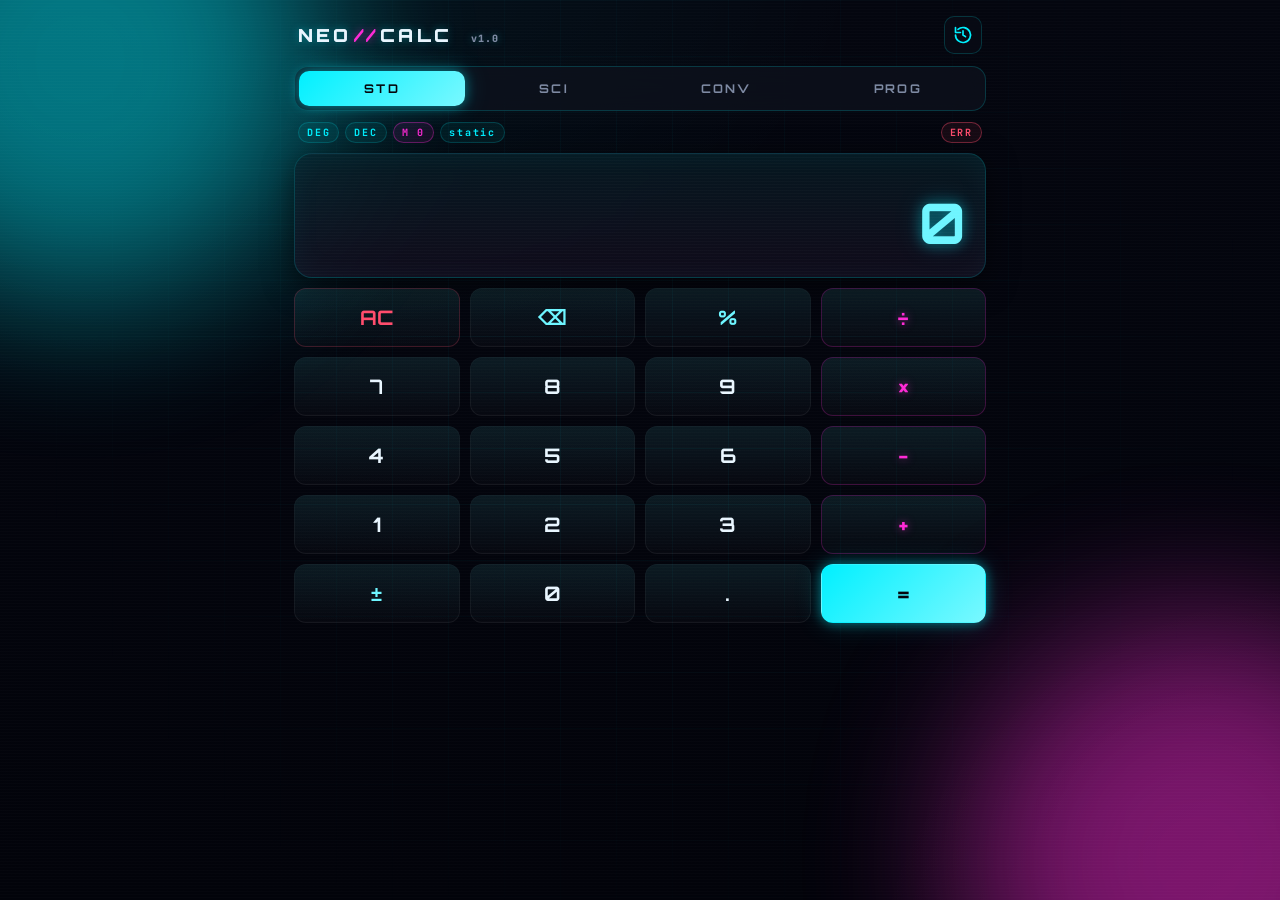
==== index.html @ 942b8591 "Add NEO//CALC — futuristic neon calculator PWA iPhone-installable web app with four modes: standard," ====
<!doctype html>
<html lang="en">
  <head>
    <meta charset="utf-8" />
    <meta name="viewport" content="width=device-width, initial-scale=1, viewport-fit=cover, user-scalable=no" />
    <meta name="description" content="NEO//CALC — a futuristic neon calculator: scientific, converter and programmer modes." />
    <title>NEO//CALC</title>

    <link rel="manifest" href="manifest.json" />
    <meta name="theme-color" content="#05060c" />
    <meta name="color-scheme" content="dark" />

    <meta name="apple-mobile-web-app-capable" content="yes" />
    <meta name="mobile-web-app-capable" content="yes" />
    <meta name="apple-mobile-web-app-status-bar-style" content="black-translucent" />
    <meta name="apple-mobile-web-app-title" content="NEO//CALC" />
    <link rel="apple-touch-icon" href="icons/icon-180.png" />
    <link rel="icon" type="image/png" sizes="192x192" href="icons/icon-192.png" />
    <link rel="icon" type="image/svg+xml" href="icons/icon.svg" />

    <link rel="preconnect" href="https://fonts.googleapis.com" />
    <link rel="preconnect" href="https://fonts.gstatic.com" crossorigin />
    <link href="https://fonts.googleapis.com/css2?family=Orbitron:wght@500;700;900&family=JetBrains+Mono:wght@400;500;700&display=swap" rel="stylesheet" />

    <link rel="stylesheet" href="style.css" />
  </head>
  <body>
    <div class="scanlines" aria-hidden="true"></div>
    <div class="grid-bg" aria-hidden="true"></div>
    <div class="glow-orb glow-orb--cyan" aria-hidden="true"></div>
    <div class="glow-orb glow-orb--magenta" aria-hidden="true"></div>

    <main class="device" id="app">
      <header class="device-head">
        <div class="brand">
          <span class="brand-mark">NEO</span><span class="brand-slash">//</span><span class="brand-mark">CALC</span>
          <span class="brand-ver">v1.0</span>
        </div>
        <button class="icon-btn" id="historyBtn" type="button" aria-label="Toggle history">
          <svg viewBox="0 0 24 24" width="20" height="20" fill="none" stroke="currentColor" stroke-width="2" stroke-linecap="round" stroke-linejoin="round"><path d="M3 12a9 9 0 1 0 3-6.7"/><polyline points="3 3 3 9 9 9"/><path d="M12 7v5l3 2"/></svg>
        </button>
      </header>

      <nav class="mode-tabs" role="tablist">
        <button class="mode-tab is-active" data-mode="std" role="tab">STD</button>
        <button class="mode-tab" data-mode="sci" role="tab">SCI</button>
        <button class="mode-tab" data-mode="conv" role="tab">CONV</button>
        <button class="mode-tab" data-mode="prog" role="tab">PROG</button>
      </nav>

      <section class="status-bar" id="statusBar">
        <span class="chip" id="angleChip" data-action="toggleAngle" hidden>DEG</span>
        <span class="chip" id="baseChip" hidden>DEC</span>
        <span class="chip memchip" id="memChip" hidden>M</span>
        <span class="chip" id="rateChip" hidden>—</span>
        <span class="filler"></span>
        <span class="chip ghost" id="errChip" hidden>ERR</span>
      </section>

      <section class="display" id="display">
        <div class="expr" id="expr">&nbsp;</div>
        <div class="result" id="result">0</div>
        <div class="aux" id="aux"></div>
      </section>

      <section class="pad" id="pad"></section>

      <aside class="history" id="history" aria-hidden="true">
        <div class="history-head">
          <span>HISTORY</span>
          <button class="link-btn" id="clearHistory" type="button">CLEAR</button>
        </div>
        <ol class="history-list" id="historyList"></ol>
      </aside>
    </main>

    <script src="app.js" defer></script>
    <script>
      if ('serviceWorker' in navigator) {
        window.addEventListener('load', () => {
          navigator.serviceWorker.register('sw.js').catch(() => {});
        });
      }
    </script>
  </body>
</html>
---- style.css ----
:root {
  --bg: #05060c;
  --bg-2: #0a0d18;
  --panel: rgba(14, 18, 30, 0.72);
  --panel-edge: rgba(0, 240, 255, 0.18);
  --ink: #e9f6ff;
  --ink-dim: #7e8aa3;
  --cyan: #00f0ff;
  --cyan-soft: #6ef5ff;
  --magenta: #ff2bd6;
  --magenta-soft: #ff7fe6;
  --violet: #8a5bff;
  --amber: #ffb454;
  --red: #ff4d6d;
  --ok: #66ffb3;
  --r: 18px;
  --r-sm: 12px;
  --shadow-cyan: 0 0 12px rgba(0, 240, 255, 0.45), 0 0 28px rgba(0, 240, 255, 0.18);
  --shadow-magenta: 0 0 12px rgba(255, 43, 214, 0.4), 0 0 28px rgba(255, 43, 214, 0.18);
  --pad-gap: 10px;
}

* { box-sizing: border-box; }
html, body { margin: 0; padding: 0; height: 100%; }
html { background: var(--bg); }
body {
  font-family: 'JetBrains Mono', ui-monospace, SFMono-Regular, Menlo, monospace;
  color: var(--ink);
  background:
    radial-gradient(1200px 800px at 12% -10%, rgba(0, 240, 255, 0.08), transparent 60%),
    radial-gradient(900px 700px at 110% 110%, rgba(255, 43, 214, 0.10), transparent 60%),
    linear-gradient(180deg, #04060f 0%, #02030a 100%);
  background-attachment: fixed;
  min-height: 100dvh;
  overflow: hidden;
  user-select: none;
  -webkit-user-select: none;
  -webkit-tap-highlight-color: transparent;
  padding: env(safe-area-inset-top) env(safe-area-inset-right) env(safe-area-inset-bottom) env(safe-area-inset-left);
}

/* ------- ambient layers ------- */
.scanlines {
  position: fixed; inset: 0;
  background: repeating-linear-gradient(
    to bottom,
    rgba(255, 255, 255, 0.012) 0px,
    rgba(255, 255, 255, 0.012) 1px,
    transparent 1px,
    transparent 3px
  );
  pointer-events: none;
  z-index: 1;
  mix-blend-mode: screen;
}
.grid-bg {
  position: fixed; inset: 0;
  background-image:
    linear-gradient(rgba(0, 240, 255, 0.05) 1px, transparent 1px),
    linear-gradient(90deg, rgba(0, 240, 255, 0.05) 1px, transparent 1px);
  background-size: 56px 56px;
  mask-image: radial-gradient(circle at 50% 40%, #000 0%, transparent 75%);
  -webkit-mask-image: radial-gradient(circle at 50% 40%, #000 0%, transparent 75%);
  pointer-events: none;
  z-index: 0;
}
.glow-orb {
  position: fixed;
  width: 480px; height: 480px;
  border-radius: 50%;
  filter: blur(80px);
  opacity: 0.45;
  pointer-events: none;
  z-index: 0;
  animation: orb 18s ease-in-out infinite alternate;
}
.glow-orb--cyan { background: #00f0ff; top: -180px; left: -160px; }
.glow-orb--magenta { background: #ff2bd6; bottom: -200px; right: -160px; animation-duration: 22s; }
@keyframes orb {
  from { transform: translate3d(0,0,0) scale(1); }
  to { transform: translate3d(40px,30px,0) scale(1.1); }
}

/* ------- device shell ------- */
.device {
  position: relative;
  z-index: 2;
  max-width: 480px;
  margin: 0 auto;
  height: 100dvh;
  display: grid;
  grid-template-rows: auto auto auto auto 1fr;
  gap: 10px;
  padding: 14px 14px 18px;
}

.device-head {
  display: flex; align-items: center; justify-content: space-between;
  padding: 2px 4px;
}
.brand {
  font-family: 'Orbitron', sans-serif;
  font-weight: 900;
  font-size: 18px;
  letter-spacing: 0.18em;
  color: var(--ink);
  text-shadow: 0 0 8px rgba(0, 240, 255, 0.35);
}
.brand-slash { color: var(--magenta); text-shadow: 0 0 8px rgba(255, 43, 214, 0.6); margin: 0 2px; }
.brand-ver { font-family: 'JetBrains Mono'; font-size: 10px; color: var(--ink-dim); margin-left: 10px; letter-spacing: 0.1em; }

.icon-btn {
  width: 38px; height: 38px;
  display: inline-grid; place-items: center;
  border-radius: 10px;
  border: 1px solid var(--panel-edge);
  background: rgba(10, 14, 24, 0.6);
  color: var(--cyan);
  cursor: pointer;
  backdrop-filter: blur(10px);
  -webkit-backdrop-filter: blur(10px);
  transition: transform .12s ease, box-shadow .12s ease, border-color .12s;
}
.icon-btn:active { transform: scale(0.94); box-shadow: var(--shadow-cyan); border-color: var(--cyan); }

/* ------- mode tabs ------- */
.mode-tabs {
  display: grid;
  grid-template-columns: repeat(4, 1fr);
  gap: 6px;
  padding: 4px;
  background: var(--panel);
  border: 1px solid var(--panel-edge);
  border-radius: 14px;
  backdrop-filter: blur(14px);
  -webkit-backdrop-filter: blur(14px);
}
.mode-tab {
  appearance: none;
  border: 0;
  background: transparent;
  color: var(--ink-dim);
  font-family: 'Orbitron', sans-serif;
  font-weight: 700;
  font-size: 12px;
  letter-spacing: 0.18em;
  padding: 10px 0;
  border-radius: 10px;
  cursor: pointer;
  transition: color .18s, background .18s, box-shadow .18s;
}
.mode-tab.is-active {
  color: var(--bg);
  background: linear-gradient(135deg, var(--cyan) 0%, #79f8ff 100%);
  box-shadow: var(--shadow-cyan);
  text-shadow: none;
}
.mode-tab:not(.is-active):active { color: var(--ink); background: rgba(0, 240, 255, 0.08); }

/* ------- status bar ------- */
.status-bar {
  display: flex; align-items: center; gap: 6px;
  min-height: 22px;
  padding: 0 4px;
}
.chip {
  display: inline-flex; align-items: center;
  font-size: 10px;
  letter-spacing: 0.18em;
  font-weight: 700;
  padding: 3px 8px;
  border-radius: 999px;
  border: 1px solid var(--panel-edge);
  background: rgba(0, 240, 255, 0.06);
  color: var(--cyan);
  cursor: default;
}
.chip[data-action] { cursor: pointer; }
.chip.memchip { color: var(--magenta); border-color: rgba(255, 43, 214, 0.35); background: rgba(255, 43, 214, 0.08); }
.chip.ghost { color: var(--red); border-color: rgba(255, 77, 109, 0.4); background: rgba(255, 77, 109, 0.08); }
.filler { flex: 1; }

/* ------- display ------- */
.display {
  position: relative;
  padding: 18px 18px 14px;
  border-radius: var(--r);
  background:
    linear-gradient(180deg, rgba(0, 240, 255, 0.06), rgba(255, 43, 214, 0.04)),
    rgba(8, 11, 20, 0.75);
  border: 1px solid var(--panel-edge);
  box-shadow:
    inset 0 0 30px rgba(0, 240, 255, 0.05),
    0 8px 30px rgba(0, 0, 0, 0.5);
  backdrop-filter: blur(12px);
  -webkit-backdrop-filter: blur(12px);
  min-height: 112px;
  display: grid;
  align-content: end;
  gap: 4px;
  overflow: hidden;
}
.display::before {
  content: "";
  position: absolute; inset: 0;
  background: repeating-linear-gradient(
    to bottom,
    rgba(255, 255, 255, 0.02) 0,
    rgba(255, 255, 255, 0.02) 1px,
    transparent 1px,
    transparent 3px
  );
  pointer-events: none;
}
.expr {
  font-size: 14px;
  color: var(--ink-dim);
  min-height: 18px;
  text-align: right;
  white-space: nowrap;
  overflow: hidden;
  text-overflow: ellipsis;
  letter-spacing: 0.02em;
}
.result {
  font-family: 'Orbitron', sans-serif;
  font-weight: 700;
  font-size: clamp(36px, 9.5vw, 56px);
  text-align: right;
  color: var(--cyan-soft);
  text-shadow: 0 0 14px rgba(0, 240, 255, 0.45), 0 0 30px rgba(0, 240, 255, 0.18);
  letter-spacing: 0.02em;
  word-break: break-all;
  line-height: 1.05;
}
.result.is-error { color: var(--red); text-shadow: 0 0 12px rgba(255, 77, 109, 0.5); }
.aux {
  display: grid;
  grid-template-columns: repeat(2, 1fr);
  gap: 2px 14px;
  font-size: 11px;
  color: var(--ink-dim);
  margin-top: 6px;
}
.aux b { color: var(--magenta-soft); font-weight: 500; letter-spacing: 0.08em; }
.aux .row { display: flex; justify-content: space-between; gap: 8px; }
.aux .row span:last-child { color: var(--cyan-soft); font-family: 'JetBrains Mono'; }

/* ------- button pad ------- */
.pad {
  display: grid;
  gap: var(--pad-gap);
  align-content: start;
}
.row {
  display: grid;
  gap: var(--pad-gap);
  grid-template-columns: repeat(4, 1fr);
}
.pad.cols-5 .row { grid-template-columns: repeat(5, 1fr); }
.pad.cols-6 .row { grid-template-columns: repeat(6, 1fr); }

.key {
  appearance: none;
  border: 1px solid rgba(255, 255, 255, 0.06);
  background:
    linear-gradient(180deg, rgba(255,255,255,0.04), rgba(255,255,255,0)) padding-box,
    linear-gradient(180deg, rgba(0,240,255,0.06), rgba(255,255,255,0.02)) border-box;
  color: var(--ink);
  font-family: 'Orbitron', sans-serif;
  font-weight: 700;
  font-size: 20px;
  padding: 16px 0;
  border-radius: var(--r-sm);
  cursor: pointer;
  position: relative;
  transition: transform .07s ease, box-shadow .12s ease, color .12s, background .12s;
  overflow: hidden;
  min-height: 52px;
  letter-spacing: 0.02em;
}
.key:active { transform: scale(0.96); }
.key.span-2 { grid-column: span 2; }
.key.fn { color: var(--cyan-soft); }
.key.op {
  color: var(--magenta);
  text-shadow: 0 0 8px rgba(255, 43, 214, 0.5);
  border-color: rgba(255, 43, 214, 0.22);
}
.key.op:active { box-shadow: var(--shadow-magenta); border-color: var(--magenta); color: var(--magenta-soft); }
.key.eq {
  color: var(--bg);
  background: linear-gradient(135deg, var(--cyan) 0%, #79f8ff 100%);
  border-color: transparent;
  box-shadow: var(--shadow-cyan);
  text-shadow: none;
}
.key.eq:active { box-shadow: 0 0 18px rgba(0, 240, 255, 0.85), 0 0 38px rgba(0, 240, 255, 0.4); }
.key.acc { color: var(--magenta-soft); border-color: rgba(255, 43, 214, 0.18); }
.key.danger { color: var(--red); border-color: rgba(255, 77, 109, 0.22); }
.key.danger:active { box-shadow: 0 0 12px rgba(255, 77, 109, 0.5); }
.key.muted { color: var(--ink-dim); font-size: 13px; }
.key.tiny { font-size: 14px; padding: 12px 0; min-height: 44px; }
.key.wide { font-size: 14px; }
.key.disabled { opacity: 0.25; pointer-events: none; }
.key.toggle.on { color: var(--cyan); background: linear-gradient(180deg, rgba(0,240,255,0.18), rgba(0,240,255,0.06)); border-color: rgba(0,240,255,0.45); box-shadow: inset 0 0 12px rgba(0,240,255,0.18); }

.key::after {
  content: "";
  position: absolute; inset: 0;
  background: radial-gradient(circle at center, rgba(0, 240, 255, 0.25), transparent 60%);
  opacity: 0;
  transition: opacity .25s;
  pointer-events: none;
}
.key:active::after { opacity: 1; transition: opacity .05s; }

/* ------- converter / programmer layouts ------- */
.conv-pane, .prog-pane {
  display: grid;
  gap: 10px;
}
.conv-pane .field, .prog-pane .field {
  display: grid;
  grid-template-columns: 1fr 1fr;
  gap: 8px;
}
.select, .text-input {
  width: 100%;
  background: rgba(10, 14, 24, 0.7);
  color: var(--ink);
  border: 1px solid var(--panel-edge);
  border-radius: 10px;
  padding: 12px 12px;
  font-family: 'JetBrains Mono', monospace;
  font-size: 14px;
  appearance: none;
  -webkit-appearance: none;
}
.select { background-image: linear-gradient(45deg, transparent 50%, var(--cyan) 50%), linear-gradient(135deg, var(--cyan) 50%, transparent 50%); background-position: calc(100% - 18px) 50%, calc(100% - 12px) 50%; background-size: 6px 6px, 6px 6px; background-repeat: no-repeat; padding-right: 30px; }
.text-input { font-size: 18px; font-weight: 600; color: var(--cyan-soft); text-align: right; }
.text-input.dest { color: var(--magenta-soft); }
.swap-btn {
  width: 100%;
  background: transparent;
  color: var(--cyan);
  border: 1px dashed rgba(0, 240, 255, 0.35);
  border-radius: 10px;
  padding: 8px;
  font-family: 'Orbitron'; font-size: 11px; letter-spacing: 0.18em;
  cursor: pointer;
}
.swap-btn:active { color: var(--magenta); border-color: var(--magenta); }

.prog-pane .basebar {
  display: grid;
  grid-template-columns: repeat(4, 1fr);
  gap: 6px;
}
.basebar .key { font-size: 12px; padding: 10px 0; min-height: 40px; }

.bases {
  display: grid;
  gap: 4px;
  font-family: 'JetBrains Mono', monospace;
  font-size: 13px;
  background: rgba(8, 11, 20, 0.7);
  border: 1px solid var(--panel-edge);
  border-radius: 10px;
  padding: 10px 12px;
}
.bases .b { display: flex; justify-content: space-between; gap: 8px; }
.bases .b .lbl { color: var(--ink-dim); letter-spacing: 0.15em; font-weight: 700; font-size: 10px; }
.bases .b .val { color: var(--cyan-soft); word-break: break-all; }
.bases .b.active .val { color: var(--magenta); text-shadow: 0 0 6px rgba(255, 43, 214, 0.4); }

/* ------- history drawer ------- */
.history {
  position: fixed;
  top: 0; right: 0;
  width: min(360px, 88vw);
  height: 100dvh;
  z-index: 10;
  background: rgba(5, 8, 16, 0.92);
  backdrop-filter: blur(18px);
  -webkit-backdrop-filter: blur(18px);
  border-left: 1px solid var(--panel-edge);
  transform: translateX(100%);
  transition: transform .28s cubic-bezier(.2,.8,.2,1);
  padding: max(14px, env(safe-area-inset-top)) 14px 14px;
  display: grid;
  grid-template-rows: auto 1fr;
  gap: 10px;
}
.history.is-open { transform: translateX(0); box-shadow: -20px 0 60px rgba(0,0,0,0.6); }
.history-head { display: flex; justify-content: space-between; align-items: center; font-family: 'Orbitron'; font-size: 12px; letter-spacing: 0.2em; color: var(--cyan); }
.link-btn { background: transparent; border: 0; color: var(--magenta); cursor: pointer; font-family: 'Orbitron'; font-size: 11px; letter-spacing: 0.18em; }
.history-list { list-style: none; margin: 0; padding: 0; overflow-y: auto; display: grid; gap: 6px; }
.history-list li {
  padding: 10px 12px;
  border-radius: 10px;
  background: rgba(0, 240, 255, 0.04);
  border: 1px solid rgba(0, 240, 255, 0.1);
  display: grid;
  gap: 2px;
  cursor: pointer;
}
.history-list li:active { background: rgba(0, 240, 255, 0.12); border-color: var(--cyan); }
.history-list .h-expr { font-size: 12px; color: var(--ink-dim); }
.history-list .h-res { font-family: 'Orbitron'; font-size: 16px; color: var(--cyan-soft); text-align: right; }
.history-list .empty { padding: 20px; text-align: center; color: var(--ink-dim); font-size: 12px; }

/* ------- ipad/landscape ------- */
@media (min-width: 600px) and (orientation: landscape) {
  .device { max-width: 720px; }
}

/* ------- micro animations ------- */
@keyframes flash {
  0% { background-color: rgba(0, 240, 255, 0.18); }
  100% { background-color: transparent; }
}
.display.flash { animation: flash .25s ease; }
@keyframes glitch {
  0% { transform: translate(0); }
  20% { transform: translate(-1px, 1px); }
  40% { transform: translate(1px, -1px); }
  60% { transform: translate(-1px, 0); }
  80% { transform: translate(0, 1px); }
  100% { transform: translate(0); }
}
.result.glitch { animation: glitch .15s steps(2) 2; }
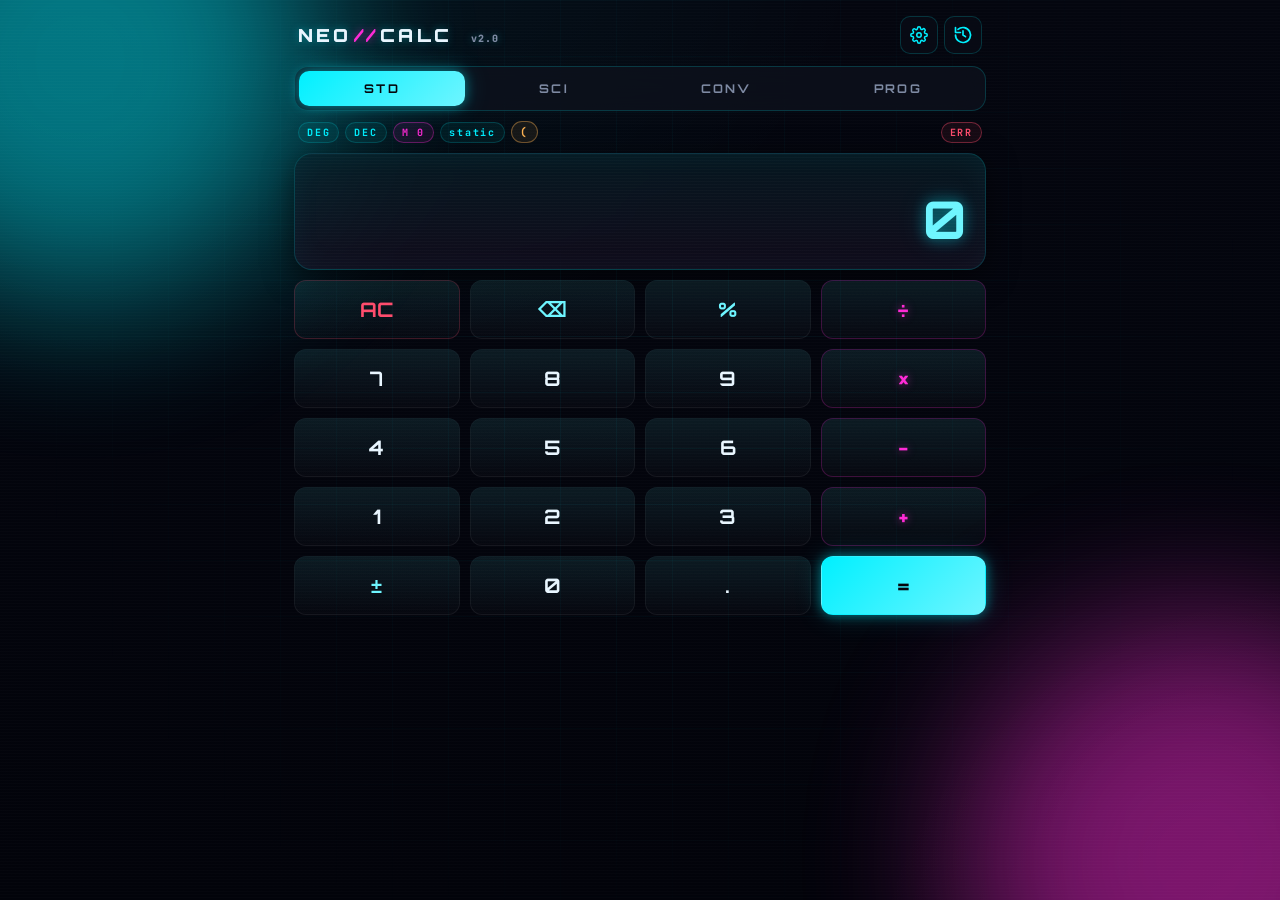
==== commit 82c48fe4: "Overhaul NEO//CALC with comprehensive interactive features - Copy result to clipboard on tap with to" ====
--- a/index.html
+++ b/index.html
@@ -1,5 +1,5 @@
 <!doctype html>
-<html lang="en">
+<html lang="en" data-theme="cyber">
   <head>
     <meta charset="utf-8" />
     <meta name="viewport" content="width=device-width, initial-scale=1, viewport-fit=cover, user-scalable=no" />
@@ -30,22 +30,150 @@
     <div class="glow-orb glow-orb--cyan" aria-hidden="true"></div>
     <div class="glow-orb glow-orb--magenta" aria-hidden="true"></div>
 
+    <!-- Toast stack -->
+    <div class="toast-stack" id="toastStack" aria-live="polite" aria-atomic="false"></div>
+
+    <!-- Settings panel -->
+    <aside class="settings-panel" id="settingsPanel" aria-hidden="true" aria-label="Settings">
+      <div class="settings-head">
+        <span>SETTINGS</span>
+        <button class="icon-btn" id="settingsClose" type="button" aria-label="Close settings">
+          <svg viewBox="0 0 24 24" width="18" height="18" fill="none" stroke="currentColor" stroke-width="2" stroke-linecap="round"><line x1="18" y1="6" x2="6" y2="18"/><line x1="6" y1="6" x2="18" y2="18"/></svg>
+        </button>
+      </div>
+      <div class="settings-body">
+
+        <div class="settings-section">
+          <div class="settings-label">THEME</div>
+          <div class="theme-grid" id="themeGrid">
+            <button class="theme-swatch is-active" data-theme="cyber">
+              <div class="swatch-dots"><span style="background:#00f0ff"></span><span style="background:#ff2bd6"></span></div>
+              <small>CYBER</small>
+            </button>
+            <button class="theme-swatch" data-theme="amber">
+              <div class="swatch-dots"><span style="background:#ffb454"></span><span style="background:#ff6b35"></span></div>
+              <small>AMBER</small>
+            </button>
+            <button class="theme-swatch" data-theme="matrix">
+              <div class="swatch-dots"><span style="background:#00ff41"></span><span style="background:#39ff14"></span></div>
+              <small>MATRIX</small>
+            </button>
+            <button class="theme-swatch" data-theme="violet">
+              <div class="swatch-dots"><span style="background:#8a5bff"></span><span style="background:#e040fb"></span></div>
+              <small>VIOLET</small>
+            </button>
+          </div>
+        </div>
+
+        <div class="settings-section">
+          <div class="settings-row">
+            <div class="settings-label">SOUND FX</div>
+            <button class="toggle-pill" id="soundToggle" role="switch" aria-checked="false">
+              <span class="pill-knob"></span>
+            </button>
+          </div>
+        </div>
+
+        <div class="settings-section">
+          <div class="settings-row">
+            <div class="settings-label">HAPTICS</div>
+            <button class="toggle-pill" id="hapticToggle" role="switch" aria-checked="true">
+              <span class="pill-knob"></span>
+            </button>
+          </div>
+        </div>
+
+        <div class="settings-section">
+          <div class="settings-row">
+            <div class="settings-label">ANIMATIONS</div>
+            <button class="toggle-pill" id="animToggle" role="switch" aria-checked="true">
+              <span class="pill-knob"></span>
+            </button>
+          </div>
+        </div>
+
+        <div class="settings-section">
+          <div class="settings-label">NUMBER FORMAT</div>
+          <div class="seg-ctrl" id="formatSeg">
+            <button class="seg-btn is-active" data-fmt="auto">AUTO</button>
+            <button class="seg-btn" data-fmt="fixed">FIXED</button>
+            <button class="seg-btn" data-fmt="sci">SCI</button>
+          </div>
+        </div>
+
+        <div class="settings-section">
+          <div class="settings-label">PRECISION (DECIMAL PLACES)</div>
+          <div class="seg-ctrl" id="precSeg">
+            <button class="seg-btn" data-prec="2">2</button>
+            <button class="seg-btn" data-prec="4">4</button>
+            <button class="seg-btn is-active" data-prec="8">8</button>
+            <button class="seg-btn" data-prec="12">12</button>
+          </div>
+        </div>
+
+        <div class="settings-section">
+          <button class="settings-link-btn" id="showShortcuts">
+            <svg viewBox="0 0 24 24" width="14" height="14" fill="none" stroke="currentColor" stroke-width="2" stroke-linecap="round"><rect x="2" y="4" width="20" height="16" rx="2"/><path d="M6 8h.01M10 8h.01M14 8h.01M18 8h.01M6 12h.01M18 12h.01M10 12h4M6 16h12"/></svg>
+            VIEW KEYBOARD SHORTCUTS
+          </button>
+        </div>
+
+        <div class="settings-section">
+          <button class="danger-btn" id="clearAll">⚠ CLEAR ALL DATA</button>
+        </div>
+
+      </div>
+    </aside>
+
+    <!-- Keyboard shortcuts overlay -->
+    <div class="overlay-backdrop" id="shortcutsOverlay" aria-hidden="true">
+      <div class="shortcuts-modal" role="dialog" aria-label="Keyboard shortcuts">
+        <div class="shortcuts-head">
+          <span>KEYBOARD SHORTCUTS</span>
+          <button class="icon-btn" id="shortcutsClose" type="button" aria-label="Close">
+            <svg viewBox="0 0 24 24" width="18" height="18" fill="none" stroke="currentColor" stroke-width="2" stroke-linecap="round"><line x1="18" y1="6" x2="6" y2="18"/><line x1="6" y1="6" x2="18" y2="18"/></svg>
+          </button>
+        </div>
+        <div class="shortcuts-list">
+          <div class="shortcut-row"><kbd>0 – 9</kbd><span>Digits</span></div>
+          <div class="shortcut-row"><kbd>+ − × ÷</kbd><span>Operators</span></div>
+          <div class="shortcut-row"><kbd>Enter / =</kbd><span>Equals</span></div>
+          <div class="shortcut-row"><kbd>Backspace</kbd><span>Delete last char</span></div>
+          <div class="shortcut-row"><kbd>Hold ⌫</kbd><span>Clear all</span></div>
+          <div class="shortcut-row"><kbd>Escape</kbd><span>Clear expression</span></div>
+          <div class="shortcut-row"><kbd>( )</kbd><span>Parentheses</span></div>
+          <div class="shortcut-row"><kbd>^ %</kbd><span>Power / Percent</span></div>
+          <div class="shortcut-row"><kbd>.</kbd><span>Decimal point</span></div>
+          <div class="shortcut-row"><kbd>Tab</kbd><span>Next mode →</span></div>
+          <div class="shortcut-row"><kbd>Shift+Tab</kbd><span>Prev mode ←</span></div>
+          <div class="shortcut-row"><kbd>?</kbd><span>Show this help</span></div>
+          <div class="shortcut-row touch-only"><kbd>Swipe ← →</kbd><span>Switch modes</span></div>
+          <div class="shortcut-row"><kbd>Tap result</kbd><span>Copy to clipboard</span></div>
+        </div>
+      </div>
+    </div>
+
     <main class="device" id="app">
       <header class="device-head">
         <div class="brand">
           <span class="brand-mark">NEO</span><span class="brand-slash">//</span><span class="brand-mark">CALC</span>
-          <span class="brand-ver">v1.0</span>
-        </div>
-        <button class="icon-btn" id="historyBtn" type="button" aria-label="Toggle history">
-          <svg viewBox="0 0 24 24" width="20" height="20" fill="none" stroke="currentColor" stroke-width="2" stroke-linecap="round" stroke-linejoin="round"><path d="M3 12a9 9 0 1 0 3-6.7"/><polyline points="3 3 3 9 9 9"/><path d="M12 7v5l3 2"/></svg>
-        </button>
+          <span class="brand-ver">v2.0</span>
+        </div>
+        <div class="head-actions">
+          <button class="icon-btn" id="settingsBtn" type="button" aria-label="Settings">
+            <svg viewBox="0 0 24 24" width="18" height="18" fill="none" stroke="currentColor" stroke-width="2" stroke-linecap="round" stroke-linejoin="round"><circle cx="12" cy="12" r="3"/><path d="M19.4 15a1.65 1.65 0 0 0 .33 1.82l.06.06a2 2 0 0 1-2.83 2.83l-.06-.06a1.65 1.65 0 0 0-1.82-.33 1.65 1.65 0 0 0-1 1.51V21a2 2 0 0 1-4 0v-.09A1.65 1.65 0 0 0 9 19.4a1.65 1.65 0 0 0-1.82.33l-.06.06a2 2 0 0 1-2.83-2.83l.06-.06A1.65 1.65 0 0 0 4.68 15a1.65 1.65 0 0 0-1.51-1H3a2 2 0 0 1 0-4h.09A1.65 1.65 0 0 0 4.6 9a1.65 1.65 0 0 0-.33-1.82l-.06-.06a2 2 0 0 1 2.83-2.83l.06.06A1.65 1.65 0 0 0 9 4.68a1.65 1.65 0 0 0 1-1.51V3a2 2 0 0 1 4 0v.09a1.65 1.65 0 0 0 1 1.51 1.65 1.65 0 0 0 1.82-.33l.06-.06a2 2 0 0 1 2.83 2.83l-.06.06A1.65 1.65 0 0 0 19.4 9a1.65 1.65 0 0 0 1.51 1H21a2 2 0 0 1 0 4h-.09a1.65 1.65 0 0 0-1.51 1z"/></svg>
+          </button>
+          <button class="icon-btn" id="historyBtn" type="button" aria-label="Toggle history">
+            <svg viewBox="0 0 24 24" width="20" height="20" fill="none" stroke="currentColor" stroke-width="2" stroke-linecap="round" stroke-linejoin="round"><path d="M3 12a9 9 0 1 0 3-6.7"/><polyline points="3 3 3 9 9 9"/><path d="M12 7v5l3 2"/></svg>
+          </button>
+        </div>
       </header>
 
-      <nav class="mode-tabs" role="tablist">
-        <button class="mode-tab is-active" data-mode="std" role="tab">STD</button>
-        <button class="mode-tab" data-mode="sci" role="tab">SCI</button>
-        <button class="mode-tab" data-mode="conv" role="tab">CONV</button>
-        <button class="mode-tab" data-mode="prog" role="tab">PROG</button>
+      <nav class="mode-tabs" role="tablist" id="modeTabs">
+        <button class="mode-tab is-active" data-mode="std" role="tab" aria-selected="true">STD</button>
+        <button class="mode-tab" data-mode="sci" role="tab" aria-selected="false">SCI</button>
+        <button class="mode-tab" data-mode="conv" role="tab" aria-selected="false">CONV</button>
+        <button class="mode-tab" data-mode="prog" role="tab" aria-selected="false">PROG</button>
       </nav>
 
       <section class="status-bar" id="statusBar">
@@ -53,13 +181,15 @@
         <span class="chip" id="baseChip" hidden>DEC</span>
         <span class="chip memchip" id="memChip" hidden>M</span>
         <span class="chip" id="rateChip" hidden>—</span>
+        <span class="chip paren-chip" id="parenChip" hidden>(</span>
         <span class="filler"></span>
         <span class="chip ghost" id="errChip" hidden>ERR</span>
       </section>
 
       <section class="display" id="display">
         <div class="expr" id="expr">&nbsp;</div>
-        <div class="result" id="result">0</div>
+        <div class="result copyable" id="result" role="button" tabindex="0" aria-label="Result — tap to copy">0</div>
+        <div class="copy-hint" id="copyHint" aria-hidden="true">TAP TO COPY</div>
         <div class="aux" id="aux"></div>
       </section>
 
@@ -70,7 +200,12 @@
           <span>HISTORY</span>
           <button class="link-btn" id="clearHistory" type="button">CLEAR</button>
         </div>
+        <div class="history-search-wrap">
+          <svg class="search-icon" viewBox="0 0 24 24" width="14" height="14" fill="none" stroke="currentColor" stroke-width="2" stroke-linecap="round"><circle cx="11" cy="11" r="8"/><line x1="21" y1="21" x2="16.65" y2="16.65"/></svg>
+          <input type="search" class="history-search" id="historySearch" placeholder="SEARCH HISTORY…" autocomplete="off" spellcheck="false" />
+        </div>
         <ol class="history-list" id="historyList"></ol>
+        <div class="history-stats" id="historyStats"></div>
       </aside>
     </main>
 
--- a/style.css
+++ b/style.css
@@ -1,23 +1,77 @@
+/* ============================================================
+ * NEO//CALC — style sheet v2.0
+ * ============================================================ */
+
+/* ---------- design tokens (cyber theme default) ---------- */
 :root {
-  --bg: #05060c;
-  --bg-2: #0a0d18;
-  --panel: rgba(14, 18, 30, 0.72);
-  --panel-edge: rgba(0, 240, 255, 0.18);
-  --ink: #e9f6ff;
-  --ink-dim: #7e8aa3;
-  --cyan: #00f0ff;
-  --cyan-soft: #6ef5ff;
-  --magenta: #ff2bd6;
-  --magenta-soft: #ff7fe6;
-  --violet: #8a5bff;
-  --amber: #ffb454;
-  --red: #ff4d6d;
-  --ok: #66ffb3;
-  --r: 18px;
-  --r-sm: 12px;
-  --shadow-cyan: 0 0 12px rgba(0, 240, 255, 0.45), 0 0 28px rgba(0, 240, 255, 0.18);
-  --shadow-magenta: 0 0 12px rgba(255, 43, 214, 0.4), 0 0 28px rgba(255, 43, 214, 0.18);
-  --pad-gap: 10px;
+  --bg:            #05060c;
+  --bg-2:          #0a0d18;
+  --panel:         rgba(14, 18, 30, 0.72);
+  --panel-edge:    rgba(0, 240, 255, 0.18);
+  --ink:           #e9f6ff;
+  --ink-dim:       #7e8aa3;
+  --accent:        #00f0ff;
+  --accent-soft:   #6ef5ff;
+  --accent2:       #ff2bd6;
+  --accent2-soft:  #ff7fe6;
+  --violet:        #8a5bff;
+  --amber:         #ffb454;
+  --red:           #ff4d6d;
+  --ok:            #66ffb3;
+  --r:             18px;
+  --r-sm:          12px;
+  --shadow-accent: 0 0 12px rgba(0, 240, 255, 0.45), 0 0 28px rgba(0, 240, 255, 0.18);
+  --shadow-accent2:0 0 12px rgba(255, 43, 214, 0.4),  0 0 28px rgba(255, 43, 214, 0.18);
+  --pad-gap:       10px;
+  --transition:    .22s cubic-bezier(.2,.8,.2,1);
+}
+
+/* legacy aliases used in calc code */
+:root {
+  --cyan:         var(--accent);
+  --cyan-soft:    var(--accent-soft);
+  --magenta:      var(--accent2);
+  --magenta-soft: var(--accent2-soft);
+  --shadow-cyan:  var(--shadow-accent);
+  --shadow-magenta: var(--shadow-accent2);
+}
+
+/* ---------- themes ---------- */
+[data-theme="amber"] {
+  --bg:            #0a0700;
+  --bg-2:          #120e00;
+  --panel:         rgba(18, 14, 0, 0.72);
+  --panel-edge:    rgba(255, 180, 84, 0.22);
+  --accent:        #ffb454;
+  --accent-soft:   #ffd49a;
+  --accent2:       #ff6b35;
+  --accent2-soft:  #ff9966;
+  --shadow-accent: 0 0 12px rgba(255,180,84,.45), 0 0 28px rgba(255,180,84,.18);
+  --shadow-accent2:0 0 12px rgba(255,107,53,.4),  0 0 28px rgba(255,107,53,.18);
+}
+[data-theme="matrix"] {
+  --bg:            #000a00;
+  --bg-2:          #001200;
+  --panel:         rgba(0, 14, 0, 0.72);
+  --panel-edge:    rgba(0, 255, 65, 0.18);
+  --accent:        #00ff41;
+  --accent-soft:   #80ff90;
+  --accent2:       #39ff14;
+  --accent2-soft:  #aaff77;
+  --shadow-accent: 0 0 12px rgba(0,255,65,.45), 0 0 28px rgba(0,255,65,.18);
+  --shadow-accent2:0 0 12px rgba(57,255,20,.4),  0 0 28px rgba(57,255,20,.18);
+}
+[data-theme="violet"] {
+  --bg:            #06030f;
+  --bg-2:          #0d0620;
+  --panel:         rgba(10, 6, 24, 0.72);
+  --panel-edge:    rgba(138, 91, 255, 0.22);
+  --accent:        #8a5bff;
+  --accent-soft:   #b494ff;
+  --accent2:       #e040fb;
+  --accent2-soft:  #ea80fc;
+  --shadow-accent: 0 0 12px rgba(138,91,255,.45), 0 0 28px rgba(138,91,255,.18);
+  --shadow-accent2:0 0 12px rgba(224,64,251,.4),  0 0 28px rgba(224,64,251,.18);
 }
 
 * { box-sizing: border-box; }
@@ -39,394 +93,610 @@
   padding: env(safe-area-inset-top) env(safe-area-inset-right) env(safe-area-inset-bottom) env(safe-area-inset-left);
 }
 
-/* ------- ambient layers ------- */
+/* ---------- ambient layers ---------- */
 .scanlines {
   position: fixed; inset: 0;
   background: repeating-linear-gradient(
     to bottom,
-    rgba(255, 255, 255, 0.012) 0px,
-    rgba(255, 255, 255, 0.012) 1px,
-    transparent 1px,
-    transparent 3px
+    rgba(255,255,255,.012) 0px, rgba(255,255,255,.012) 1px,
+    transparent 1px, transparent 3px
   );
-  pointer-events: none;
-  z-index: 1;
-  mix-blend-mode: screen;
+  pointer-events: none; z-index: 1; mix-blend-mode: screen;
 }
 .grid-bg {
   position: fixed; inset: 0;
   background-image:
-    linear-gradient(rgba(0, 240, 255, 0.05) 1px, transparent 1px),
-    linear-gradient(90deg, rgba(0, 240, 255, 0.05) 1px, transparent 1px);
+    linear-gradient(rgba(0,240,255,.05) 1px, transparent 1px),
+    linear-gradient(90deg, rgba(0,240,255,.05) 1px, transparent 1px);
   background-size: 56px 56px;
   mask-image: radial-gradient(circle at 50% 40%, #000 0%, transparent 75%);
   -webkit-mask-image: radial-gradient(circle at 50% 40%, #000 0%, transparent 75%);
-  pointer-events: none;
-  z-index: 0;
+  pointer-events: none; z-index: 0;
 }
 .glow-orb {
-  position: fixed;
-  width: 480px; height: 480px;
-  border-radius: 50%;
-  filter: blur(80px);
-  opacity: 0.45;
-  pointer-events: none;
-  z-index: 0;
+  position: fixed; width: 480px; height: 480px;
+  border-radius: 50%; filter: blur(80px); opacity: 0.45;
+  pointer-events: none; z-index: 0;
   animation: orb 18s ease-in-out infinite alternate;
 }
-.glow-orb--cyan { background: #00f0ff; top: -180px; left: -160px; }
-.glow-orb--magenta { background: #ff2bd6; bottom: -200px; right: -160px; animation-duration: 22s; }
+.glow-orb--cyan    { background: var(--accent);  top: -180px; left: -160px; }
+.glow-orb--magenta { background: var(--accent2); bottom: -200px; right: -160px; animation-duration: 22s; }
 @keyframes orb {
   from { transform: translate3d(0,0,0) scale(1); }
-  to { transform: translate3d(40px,30px,0) scale(1.1); }
-}
-
-/* ------- device shell ------- */
+  to   { transform: translate3d(40px,30px,0) scale(1.1); }
+}
+
+/* ---------- device shell ---------- */
 .device {
-  position: relative;
-  z-index: 2;
-  max-width: 480px;
-  margin: 0 auto;
+  position: relative; z-index: 2;
+  max-width: 480px; margin: 0 auto;
   height: 100dvh;
   display: grid;
   grid-template-rows: auto auto auto auto 1fr;
   gap: 10px;
   padding: 14px 14px 18px;
 }
-
 .device-head {
   display: flex; align-items: center; justify-content: space-between;
   padding: 2px 4px;
 }
 .brand {
-  font-family: 'Orbitron', sans-serif;
-  font-weight: 900;
-  font-size: 18px;
-  letter-spacing: 0.18em;
-  color: var(--ink);
-  text-shadow: 0 0 8px rgba(0, 240, 255, 0.35);
-}
-.brand-slash { color: var(--magenta); text-shadow: 0 0 8px rgba(255, 43, 214, 0.6); margin: 0 2px; }
-.brand-ver { font-family: 'JetBrains Mono'; font-size: 10px; color: var(--ink-dim); margin-left: 10px; letter-spacing: 0.1em; }
-
+  font-family: 'Orbitron', sans-serif; font-weight: 900;
+  font-size: 18px; letter-spacing: 0.18em; color: var(--ink);
+  text-shadow: 0 0 8px rgba(0,240,255,.35);
+}
+.brand-slash { color: var(--accent2); text-shadow: 0 0 8px rgba(255,43,214,.6); margin: 0 2px; }
+.brand-ver { font-family: 'JetBrains Mono'; font-size: 10px; color: var(--ink-dim); margin-left: 10px; letter-spacing: .1em; }
+
+.head-actions { display: flex; gap: 6px; }
 .icon-btn {
   width: 38px; height: 38px;
   display: inline-grid; place-items: center;
   border-radius: 10px;
   border: 1px solid var(--panel-edge);
-  background: rgba(10, 14, 24, 0.6);
-  color: var(--cyan);
-  cursor: pointer;
-  backdrop-filter: blur(10px);
-  -webkit-backdrop-filter: blur(10px);
-  transition: transform .12s ease, box-shadow .12s ease, border-color .12s;
-}
-.icon-btn:active { transform: scale(0.94); box-shadow: var(--shadow-cyan); border-color: var(--cyan); }
-
-/* ------- mode tabs ------- */
+  background: rgba(10,14,24,.6);
+  color: var(--accent); cursor: pointer;
+  backdrop-filter: blur(10px); -webkit-backdrop-filter: blur(10px);
+  transition: transform .12s, box-shadow .12s, border-color .12s, background .12s;
+}
+.icon-btn:hover  { border-color: var(--accent); background: rgba(0,240,255,.06); }
+.icon-btn:active { transform: scale(.93); box-shadow: var(--shadow-accent); border-color: var(--accent); }
+
+/* ---------- mode tabs ---------- */
 .mode-tabs {
-  display: grid;
-  grid-template-columns: repeat(4, 1fr);
-  gap: 6px;
-  padding: 4px;
+  display: grid; grid-template-columns: repeat(4,1fr);
+  gap: 6px; padding: 4px;
   background: var(--panel);
   border: 1px solid var(--panel-edge);
   border-radius: 14px;
-  backdrop-filter: blur(14px);
-  -webkit-backdrop-filter: blur(14px);
+  backdrop-filter: blur(14px); -webkit-backdrop-filter: blur(14px);
 }
 .mode-tab {
-  appearance: none;
-  border: 0;
-  background: transparent;
+  appearance: none; border: 0; background: transparent;
   color: var(--ink-dim);
-  font-family: 'Orbitron', sans-serif;
-  font-weight: 700;
-  font-size: 12px;
-  letter-spacing: 0.18em;
-  padding: 10px 0;
-  border-radius: 10px;
-  cursor: pointer;
+  font-family: 'Orbitron', sans-serif; font-weight: 700;
+  font-size: 12px; letter-spacing: .18em;
+  padding: 10px 0; border-radius: 10px; cursor: pointer;
   transition: color .18s, background .18s, box-shadow .18s;
 }
 .mode-tab.is-active {
   color: var(--bg);
-  background: linear-gradient(135deg, var(--cyan) 0%, #79f8ff 100%);
-  box-shadow: var(--shadow-cyan);
-  text-shadow: none;
-}
-.mode-tab:not(.is-active):active { color: var(--ink); background: rgba(0, 240, 255, 0.08); }
-
-/* ------- status bar ------- */
-.status-bar {
-  display: flex; align-items: center; gap: 6px;
-  min-height: 22px;
-  padding: 0 4px;
-}
+  background: linear-gradient(135deg, var(--accent) 0%, var(--accent-soft) 100%);
+  box-shadow: var(--shadow-accent);
+}
+.mode-tab:not(.is-active):hover  { color: var(--ink); background: rgba(0,240,255,.06); }
+.mode-tab:not(.is-active):active { color: var(--ink); background: rgba(0,240,255,.1); }
+
+/* ---------- status bar ---------- */
+.status-bar { display: flex; align-items: center; gap: 6px; min-height: 22px; padding: 0 4px; }
 .chip {
   display: inline-flex; align-items: center;
-  font-size: 10px;
-  letter-spacing: 0.18em;
-  font-weight: 700;
-  padding: 3px 8px;
-  border-radius: 999px;
+  font-size: 10px; letter-spacing: .18em; font-weight: 700;
+  padding: 3px 8px; border-radius: 999px;
   border: 1px solid var(--panel-edge);
-  background: rgba(0, 240, 255, 0.06);
-  color: var(--cyan);
+  background: rgba(0,240,255,.06); color: var(--accent);
+  transition: box-shadow .15s, background .15s;
   cursor: default;
 }
 .chip[data-action] { cursor: pointer; }
-.chip.memchip { color: var(--magenta); border-color: rgba(255, 43, 214, 0.35); background: rgba(255, 43, 214, 0.08); }
-.chip.ghost { color: var(--red); border-color: rgba(255, 77, 109, 0.4); background: rgba(255, 77, 109, 0.08); }
+.chip[data-action]:hover { background: rgba(0,240,255,.12); box-shadow: var(--shadow-accent); }
+.chip.memchip  { color: var(--accent2); border-color: rgba(255,43,214,.35); background: rgba(255,43,214,.08); }
+.chip.ghost    { color: var(--red); border-color: rgba(255,77,109,.4); background: rgba(255,77,109,.08); }
+.chip.paren-chip { color: var(--amber); border-color: rgba(255,180,84,.4); background: rgba(255,180,84,.08); font-size: 11px; }
 .filler { flex: 1; }
 
-/* ------- display ------- */
+/* ---------- display ---------- */
 .display {
-  position: relative;
-  padding: 18px 18px 14px;
-  border-radius: var(--r);
+  position: relative; padding: 18px 18px 14px; border-radius: var(--r);
   background:
-    linear-gradient(180deg, rgba(0, 240, 255, 0.06), rgba(255, 43, 214, 0.04)),
-    rgba(8, 11, 20, 0.75);
+    linear-gradient(180deg, rgba(0,240,255,.06), rgba(255,43,214,.04)),
+    rgba(8,11,20,.75);
   border: 1px solid var(--panel-edge);
-  box-shadow:
-    inset 0 0 30px rgba(0, 240, 255, 0.05),
-    0 8px 30px rgba(0, 0, 0, 0.5);
-  backdrop-filter: blur(12px);
-  -webkit-backdrop-filter: blur(12px);
+  box-shadow: inset 0 0 30px rgba(0,240,255,.05), 0 8px 30px rgba(0,0,0,.5);
+  backdrop-filter: blur(12px); -webkit-backdrop-filter: blur(12px);
   min-height: 112px;
-  display: grid;
-  align-content: end;
-  gap: 4px;
+  display: grid; align-content: end; gap: 2px;
   overflow: hidden;
+  cursor: pointer;
 }
 .display::before {
   content: "";
   position: absolute; inset: 0;
-  background: repeating-linear-gradient(
-    to bottom,
-    rgba(255, 255, 255, 0.02) 0,
-    rgba(255, 255, 255, 0.02) 1px,
-    transparent 1px,
-    transparent 3px
-  );
+  background: repeating-linear-gradient(to bottom,rgba(255,255,255,.02) 0,rgba(255,255,255,.02) 1px,transparent 1px,transparent 3px);
   pointer-events: none;
 }
 .expr {
-  font-size: 14px;
-  color: var(--ink-dim);
-  min-height: 18px;
+  font-size: 14px; color: var(--ink-dim); min-height: 18px;
+  text-align: right; white-space: nowrap;
+  overflow: hidden; text-overflow: ellipsis; letter-spacing: .02em;
+}
+.result {
+  font-family: 'Orbitron', sans-serif; font-weight: 700;
+  font-size: clamp(32px, 9.5vw, 52px);
   text-align: right;
-  white-space: nowrap;
-  overflow: hidden;
-  text-overflow: ellipsis;
-  letter-spacing: 0.02em;
-}
-.result {
-  font-family: 'Orbitron', sans-serif;
-  font-weight: 700;
-  font-size: clamp(36px, 9.5vw, 56px);
-  text-align: right;
-  color: var(--cyan-soft);
-  text-shadow: 0 0 14px rgba(0, 240, 255, 0.45), 0 0 30px rgba(0, 240, 255, 0.18);
-  letter-spacing: 0.02em;
-  word-break: break-all;
-  line-height: 1.05;
-}
-.result.is-error { color: var(--red); text-shadow: 0 0 12px rgba(255, 77, 109, 0.5); }
+  color: var(--accent-soft);
+  text-shadow: 0 0 14px rgba(0,240,255,.45), 0 0 30px rgba(0,240,255,.18);
+  letter-spacing: .02em; word-break: break-all; line-height: 1.05;
+  transition: transform .1s, text-shadow .1s;
+}
+.result.copyable { cursor: pointer; }
+.result.copyable:hover { text-shadow: 0 0 20px rgba(0,240,255,.7), 0 0 40px rgba(0,240,255,.3); }
+.result.copyable:active { transform: scale(.97); }
+.result.is-error { color: var(--red); text-shadow: 0 0 12px rgba(255,77,109,.5); }
+
+.copy-hint {
+  font-size: 9px; letter-spacing: .2em; color: var(--ink-dim);
+  text-align: right; height: 0; overflow: hidden;
+  transition: height .2s, opacity .2s; opacity: 0;
+}
+.display:hover .copy-hint { height: 14px; opacity: .6; }
+
 .aux {
-  display: grid;
-  grid-template-columns: repeat(2, 1fr);
-  gap: 2px 14px;
-  font-size: 11px;
-  color: var(--ink-dim);
-  margin-top: 6px;
-}
-.aux b { color: var(--magenta-soft); font-weight: 500; letter-spacing: 0.08em; }
+  display: grid; grid-template-columns: repeat(2,1fr);
+  gap: 2px 14px; font-size: 11px; color: var(--ink-dim); margin-top: 4px;
+}
+.aux b { color: var(--accent2-soft); font-weight: 500; letter-spacing: .08em; }
 .aux .row { display: flex; justify-content: space-between; gap: 8px; }
-.aux .row span:last-child { color: var(--cyan-soft); font-family: 'JetBrains Mono'; }
-
-/* ------- button pad ------- */
-.pad {
-  display: grid;
-  gap: var(--pad-gap);
-  align-content: start;
-}
-.row {
-  display: grid;
-  gap: var(--pad-gap);
-  grid-template-columns: repeat(4, 1fr);
-}
-.pad.cols-5 .row { grid-template-columns: repeat(5, 1fr); }
-.pad.cols-6 .row { grid-template-columns: repeat(6, 1fr); }
+.aux .row span:last-child { color: var(--accent-soft); font-family: 'JetBrains Mono'; }
+
+/* ---------- button pad ---------- */
+.pad { display: grid; gap: var(--pad-gap); align-content: start; }
+.row { display: grid; gap: var(--pad-gap); grid-template-columns: repeat(4,1fr); }
+.pad.cols-5 .row { grid-template-columns: repeat(5,1fr); }
+.pad.cols-6 .row { grid-template-columns: repeat(6,1fr); }
 
 .key {
   appearance: none;
-  border: 1px solid rgba(255, 255, 255, 0.06);
+  border: 1px solid rgba(255,255,255,.06);
   background:
-    linear-gradient(180deg, rgba(255,255,255,0.04), rgba(255,255,255,0)) padding-box,
-    linear-gradient(180deg, rgba(0,240,255,0.06), rgba(255,255,255,0.02)) border-box;
+    linear-gradient(180deg, rgba(255,255,255,.04), rgba(255,255,255,0)) padding-box,
+    linear-gradient(180deg, rgba(0,240,255,.06), rgba(255,255,255,.02)) border-box;
   color: var(--ink);
-  font-family: 'Orbitron', sans-serif;
-  font-weight: 700;
-  font-size: 20px;
-  padding: 16px 0;
-  border-radius: var(--r-sm);
-  cursor: pointer;
+  font-family: 'Orbitron', sans-serif; font-weight: 700;
+  font-size: 20px; padding: 16px 0;
+  border-radius: var(--r-sm); cursor: pointer;
   position: relative;
-  transition: transform .07s ease, box-shadow .12s ease, color .12s, background .12s;
-  overflow: hidden;
-  min-height: 52px;
-  letter-spacing: 0.02em;
-}
-.key:active { transform: scale(0.96); }
+  transition: transform .07s, box-shadow .12s, color .12s, background .12s, border-color .12s;
+  overflow: hidden; min-height: 52px; letter-spacing: .02em;
+}
+.key:hover { border-color: rgba(255,255,255,.14); background: linear-gradient(180deg,rgba(255,255,255,.07),rgba(255,255,255,.01)) padding-box, linear-gradient(180deg,rgba(0,240,255,.1),rgba(255,255,255,.03)) border-box; }
+.key:active { transform: scale(.96); }
 .key.span-2 { grid-column: span 2; }
-.key.fn { color: var(--cyan-soft); }
-.key.op {
-  color: var(--magenta);
-  text-shadow: 0 0 8px rgba(255, 43, 214, 0.5);
-  border-color: rgba(255, 43, 214, 0.22);
-}
-.key.op:active { box-shadow: var(--shadow-magenta); border-color: var(--magenta); color: var(--magenta-soft); }
+.key.fn  { color: var(--accent-soft); }
+.key.op  { color: var(--accent2); text-shadow: 0 0 8px rgba(255,43,214,.5); border-color: rgba(255,43,214,.22); }
+.key.op:hover  { border-color: rgba(255,43,214,.4); }
+.key.op:active { box-shadow: var(--shadow-accent2); border-color: var(--accent2); color: var(--accent2-soft); }
 .key.eq {
   color: var(--bg);
-  background: linear-gradient(135deg, var(--cyan) 0%, #79f8ff 100%);
-  border-color: transparent;
-  box-shadow: var(--shadow-cyan);
-  text-shadow: none;
-}
-.key.eq:active { box-shadow: 0 0 18px rgba(0, 240, 255, 0.85), 0 0 38px rgba(0, 240, 255, 0.4); }
-.key.acc { color: var(--magenta-soft); border-color: rgba(255, 43, 214, 0.18); }
-.key.danger { color: var(--red); border-color: rgba(255, 77, 109, 0.22); }
-.key.danger:active { box-shadow: 0 0 12px rgba(255, 77, 109, 0.5); }
-.key.muted { color: var(--ink-dim); font-size: 13px; }
-.key.tiny { font-size: 14px; padding: 12px 0; min-height: 44px; }
-.key.wide { font-size: 14px; }
-.key.disabled { opacity: 0.25; pointer-events: none; }
-.key.toggle.on { color: var(--cyan); background: linear-gradient(180deg, rgba(0,240,255,0.18), rgba(0,240,255,0.06)); border-color: rgba(0,240,255,0.45); box-shadow: inset 0 0 12px rgba(0,240,255,0.18); }
-
+  background: linear-gradient(135deg, var(--accent) 0%, var(--accent-soft) 100%);
+  border-color: transparent; box-shadow: var(--shadow-accent);
+}
+.key.eq:active { box-shadow: 0 0 18px rgba(0,240,255,.85), 0 0 38px rgba(0,240,255,.4); }
+.key.acc    { color: var(--accent2-soft); border-color: rgba(255,43,214,.18); }
+.key.danger { color: var(--red); border-color: rgba(255,77,109,.22); }
+.key.danger:hover  { border-color: rgba(255,77,109,.4); }
+.key.danger:active { box-shadow: 0 0 12px rgba(255,77,109,.5); }
+.key.muted  { color: var(--ink-dim); font-size: 13px; }
+.key.tiny   { font-size: 14px; padding: 12px 0; min-height: 44px; }
+.key.wide   { font-size: 14px; }
+.key.disabled { opacity: .25; pointer-events: none; }
+.key.toggle.on {
+  color: var(--accent);
+  background: linear-gradient(180deg, rgba(0,240,255,.18), rgba(0,240,255,.06));
+  border-color: rgba(0,240,255,.45);
+  box-shadow: inset 0 0 12px rgba(0,240,255,.18);
+}
+
+/* ripple */
 .key::after {
-  content: "";
-  position: absolute; inset: 0;
-  background: radial-gradient(circle at center, rgba(0, 240, 255, 0.25), transparent 60%);
-  opacity: 0;
-  transition: opacity .25s;
-  pointer-events: none;
+  content: ""; position: absolute; inset: 0;
+  background: radial-gradient(circle at var(--rx, 50%) var(--ry, 50%), rgba(0,240,255,.3), transparent 60%);
+  opacity: 0; transition: opacity .3s; pointer-events: none;
 }
 .key:active::after { opacity: 1; transition: opacity .05s; }
-
-/* ------- converter / programmer layouts ------- */
-.conv-pane, .prog-pane {
-  display: grid;
-  gap: 10px;
-}
-.conv-pane .field, .prog-pane .field {
-  display: grid;
-  grid-template-columns: 1fr 1fr;
-  gap: 8px;
-}
+.key.op::after { background: radial-gradient(circle at var(--rx, 50%) var(--ry, 50%), rgba(255,43,214,.3), transparent 60%); }
+.key.eq::after { background: radial-gradient(circle at var(--rx, 50%) var(--ry, 50%), rgba(255,255,255,.3), transparent 60%); }
+
+/* ---------- converter ---------- */
+.conv-pane { display: grid; gap: 10px; }
+.conv-pane .field { display: grid; grid-template-columns: 1fr 1fr; gap: 8px; }
 .select, .text-input {
   width: 100%;
-  background: rgba(10, 14, 24, 0.7);
-  color: var(--ink);
+  background: rgba(10,14,24,.7); color: var(--ink);
+  border: 1px solid var(--panel-edge); border-radius: 10px;
+  padding: 12px 12px;
+  font-family: 'JetBrains Mono', monospace; font-size: 14px;
+  appearance: none; -webkit-appearance: none;
+  transition: border-color .15s;
+}
+.select:focus, .text-input:focus { outline: none; border-color: var(--accent); box-shadow: 0 0 0 2px rgba(0,240,255,.15); }
+.select {
+  background-image: linear-gradient(45deg, transparent 50%, var(--accent) 50%), linear-gradient(135deg, var(--accent) 50%, transparent 50%);
+  background-position: calc(100% - 18px) 50%, calc(100% - 12px) 50%;
+  background-size: 6px 6px, 6px 6px; background-repeat: no-repeat; padding-right: 30px;
+}
+.text-input { font-size: 18px; font-weight: 600; color: var(--accent-soft); text-align: right; }
+.text-input.dest { color: var(--accent2-soft); }
+.swap-btn {
+  width: 100%; background: transparent;
+  color: var(--accent); border: 1px dashed rgba(0,240,255,.35);
+  border-radius: 10px; padding: 8px;
+  font-family: 'Orbitron'; font-size: 11px; letter-spacing: .18em; cursor: pointer;
+  transition: color .15s, border-color .15s, background .15s;
+}
+.swap-btn:hover  { color: var(--accent-soft); border-color: var(--accent); background: rgba(0,240,255,.06); }
+.swap-btn:active { color: var(--accent2); border-color: var(--accent2); }
+
+/* all-units table */
+.all-units-btn {
+  width: 100%; background: transparent;
+  color: var(--ink-dim); border: 1px solid rgba(255,255,255,.08);
+  border-radius: 10px; padding: 7px;
+  font-family: 'Orbitron'; font-size: 10px; letter-spacing: .15em; cursor: pointer;
+  transition: color .15s, border-color .15s;
+}
+.all-units-btn:hover { color: var(--ink); border-color: rgba(255,255,255,.2); }
+.all-units-table {
+  background: rgba(8,11,20,.7); border: 1px solid var(--panel-edge);
+  border-radius: 10px; overflow: hidden; display: none;
+}
+.all-units-table.is-open { display: block; }
+.all-units-table .unit-row {
+  display: flex; justify-content: space-between; align-items: center;
+  padding: 7px 12px; font-size: 12px;
+  border-bottom: 1px solid rgba(255,255,255,.04);
+  cursor: pointer; transition: background .1s;
+}
+.all-units-table .unit-row:last-child { border-bottom: 0; }
+.all-units-table .unit-row:hover { background: rgba(0,240,255,.07); }
+.all-units-table .unit-row .u-name { color: var(--ink-dim); letter-spacing: .1em; font-size: 11px; }
+.all-units-table .unit-row .u-val  { color: var(--accent-soft); font-family: 'JetBrains Mono'; font-weight: 600; }
+.all-units-table .unit-row.active .u-name { color: var(--accent); }
+
+/* ---------- programmer ---------- */
+.prog-pane { display: grid; gap: 10px; }
+.prog-pane .basebar { display: grid; grid-template-columns: repeat(4,1fr); gap: 6px; }
+.basebar .key { font-size: 12px; padding: 10px 0; min-height: 40px; }
+
+.bases {
+  display: grid; gap: 4px;
+  font-family: 'JetBrains Mono', monospace; font-size: 13px;
+  background: rgba(8,11,20,.7);
   border: 1px solid var(--panel-edge);
-  border-radius: 10px;
-  padding: 12px 12px;
-  font-family: 'JetBrains Mono', monospace;
-  font-size: 14px;
-  appearance: none;
-  -webkit-appearance: none;
-}
-.select { background-image: linear-gradient(45deg, transparent 50%, var(--cyan) 50%), linear-gradient(135deg, var(--cyan) 50%, transparent 50%); background-position: calc(100% - 18px) 50%, calc(100% - 12px) 50%; background-size: 6px 6px, 6px 6px; background-repeat: no-repeat; padding-right: 30px; }
-.text-input { font-size: 18px; font-weight: 600; color: var(--cyan-soft); text-align: right; }
-.text-input.dest { color: var(--magenta-soft); }
-.swap-btn {
-  width: 100%;
+  border-radius: 10px; padding: 10px 12px;
+}
+.bases .b { display: flex; justify-content: space-between; gap: 8px; }
+.bases .b .lbl { color: var(--ink-dim); letter-spacing: .15em; font-weight: 700; font-size: 10px; }
+.bases .b .val { color: var(--accent-soft); word-break: break-all; }
+.bases .b.active .val { color: var(--accent2); text-shadow: 0 0 6px rgba(255,43,214,.4); }
+
+/* bit grid */
+.bit-grid-wrap {
+  background: rgba(8,11,20,.7); border: 1px solid var(--panel-edge);
+  border-radius: 10px; padding: 10px 12px;
+}
+.bit-grid-label { font-size: 10px; color: var(--ink-dim); letter-spacing: .15em; margin-bottom: 6px; display: flex; justify-content: space-between; }
+.bit-grid {
+  display: grid; grid-template-columns: repeat(8,1fr); gap: 4px;
+}
+.bit-row-label { font-size: 9px; color: var(--ink-dim); letter-spacing: .05em; margin: 4px 0 2px; display: flex; justify-content: space-between; }
+.bit-row-label span { font-family: 'JetBrains Mono'; }
+.bit-cell {
+  aspect-ratio: 1; border-radius: 5px;
+  border: 1px solid rgba(255,255,255,.08);
+  display: flex; align-items: center; justify-content: center;
+  font-size: 11px; font-family: 'JetBrains Mono';
+  cursor: pointer;
+  transition: background .1s, border-color .1s, box-shadow .1s;
+  color: var(--ink-dim);
   background: transparent;
-  color: var(--cyan);
-  border: 1px dashed rgba(0, 240, 255, 0.35);
-  border-radius: 10px;
-  padding: 8px;
-  font-family: 'Orbitron'; font-size: 11px; letter-spacing: 0.18em;
-  cursor: pointer;
-}
-.swap-btn:active { color: var(--magenta); border-color: var(--magenta); }
-
-.prog-pane .basebar {
-  display: grid;
-  grid-template-columns: repeat(4, 1fr);
-  gap: 6px;
-}
-.basebar .key { font-size: 12px; padding: 10px 0; min-height: 40px; }
-
-.bases {
-  display: grid;
-  gap: 4px;
-  font-family: 'JetBrains Mono', monospace;
-  font-size: 13px;
-  background: rgba(8, 11, 20, 0.7);
-  border: 1px solid var(--panel-edge);
-  border-radius: 10px;
-  padding: 10px 12px;
-}
-.bases .b { display: flex; justify-content: space-between; gap: 8px; }
-.bases .b .lbl { color: var(--ink-dim); letter-spacing: 0.15em; font-weight: 700; font-size: 10px; }
-.bases .b .val { color: var(--cyan-soft); word-break: break-all; }
-.bases .b.active .val { color: var(--magenta); text-shadow: 0 0 6px rgba(255, 43, 214, 0.4); }
-
-/* ------- history drawer ------- */
+  user-select: none; -webkit-user-select: none;
+}
+.bit-cell:hover { border-color: rgba(0,240,255,.3); color: var(--accent-soft); }
+.bit-cell.on {
+  background: rgba(0,240,255,.18); color: var(--accent);
+  border-color: rgba(0,240,255,.5);
+  box-shadow: 0 0 6px rgba(0,240,255,.25);
+}
+.bit-cell:active { transform: scale(.9); }
+
+/* ---------- history drawer ---------- */
 .history {
-  position: fixed;
-  top: 0; right: 0;
-  width: min(360px, 88vw);
-  height: 100dvh;
+  position: fixed; top: 0; right: 0;
+  width: min(360px, 88vw); height: 100dvh;
   z-index: 10;
-  background: rgba(5, 8, 16, 0.92);
-  backdrop-filter: blur(18px);
-  -webkit-backdrop-filter: blur(18px);
+  background: rgba(5,8,16,.95);
+  backdrop-filter: blur(20px); -webkit-backdrop-filter: blur(20px);
   border-left: 1px solid var(--panel-edge);
   transform: translateX(100%);
-  transition: transform .28s cubic-bezier(.2,.8,.2,1);
+  transition: transform var(--transition);
+  padding: max(14px, env(safe-area-inset-top)) 14px 14px;
+  display: grid;
+  grid-template-rows: auto auto auto 1fr auto;
+  gap: 10px;
+}
+.history.is-open { transform: translateX(0); box-shadow: -20px 0 60px rgba(0,0,0,.6); }
+.history-head {
+  display: flex; justify-content: space-between; align-items: center;
+  font-family: 'Orbitron'; font-size: 12px; letter-spacing: .2em; color: var(--accent);
+}
+.link-btn {
+  background: transparent; border: 0;
+  color: var(--accent2); cursor: pointer;
+  font-family: 'Orbitron'; font-size: 11px; letter-spacing: .18em;
+  transition: color .15s;
+}
+.link-btn:hover { color: var(--accent2-soft); }
+
+.history-search-wrap {
+  position: relative; display: flex; align-items: center;
+}
+.search-icon { position: absolute; left: 10px; color: var(--ink-dim); pointer-events: none; }
+.history-search {
+  width: 100%; background: rgba(10,14,24,.7);
+  color: var(--ink); border: 1px solid var(--panel-edge);
+  border-radius: 10px; padding: 9px 10px 9px 30px;
+  font-family: 'JetBrains Mono'; font-size: 12px; letter-spacing: .1em;
+  appearance: none;
+  transition: border-color .15s;
+}
+.history-search:focus { outline: none; border-color: var(--accent); box-shadow: 0 0 0 2px rgba(0,240,255,.1); }
+.history-search::placeholder { color: var(--ink-dim); }
+.history-search::-webkit-search-cancel-button { -webkit-appearance: none; }
+
+.history-list { list-style: none; margin: 0; padding: 0; overflow-y: auto; display: grid; gap: 6px; }
+.history-list li {
+  padding: 10px 12px; border-radius: 10px;
+  background: rgba(0,240,255,.04);
+  border: 1px solid rgba(0,240,255,.1);
+  display: grid; gap: 2px; cursor: pointer;
+  position: relative;
+  transition: background .12s, border-color .12s;
+}
+.history-list li:hover  { background: rgba(0,240,255,.08); border-color: rgba(0,240,255,.22); }
+.history-list li:active { background: rgba(0,240,255,.14); border-color: var(--accent); }
+.history-list .h-expr { font-size: 12px; color: var(--ink-dim); padding-right: 24px; }
+.history-list .h-res  { font-family: 'Orbitron'; font-size: 16px; color: var(--accent-soft); text-align: right; }
+.history-list .h-time { font-size: 10px; color: var(--ink-dim); opacity: .6; text-align: right; }
+.history-list .h-del  {
+  position: absolute; top: 8px; right: 8px;
+  width: 20px; height: 20px; border-radius: 50%;
+  border: 1px solid rgba(255,77,109,.3);
+  background: transparent; color: var(--red);
+  display: flex; align-items: center; justify-content: center;
+  font-size: 10px; cursor: pointer; opacity: 0;
+  transition: opacity .15s, background .15s;
+}
+.history-list li:hover .h-del { opacity: 1; }
+.history-list .h-del:hover { background: rgba(255,77,109,.15); }
+.history-list .empty { padding: 20px; text-align: center; color: var(--ink-dim); font-size: 12px; }
+
+.history-stats {
+  font-size: 11px; color: var(--ink-dim); padding: 6px 4px;
+  border-top: 1px solid rgba(255,255,255,.05);
+  display: flex; gap: 12px; flex-wrap: wrap;
+}
+.history-stats span { letter-spacing: .08em; }
+.history-stats b { color: var(--accent-soft); }
+
+/* ---------- settings panel ---------- */
+.settings-panel {
+  position: fixed; top: 0; left: 0;
+  width: min(320px, 85vw); height: 100dvh;
+  z-index: 10;
+  background: rgba(5,8,16,.96);
+  backdrop-filter: blur(20px); -webkit-backdrop-filter: blur(20px);
+  border-right: 1px solid var(--panel-edge);
+  transform: translateX(-100%);
+  transition: transform var(--transition);
   padding: max(14px, env(safe-area-inset-top)) 14px 14px;
   display: grid;
   grid-template-rows: auto 1fr;
-  gap: 10px;
-}
-.history.is-open { transform: translateX(0); box-shadow: -20px 0 60px rgba(0,0,0,0.6); }
-.history-head { display: flex; justify-content: space-between; align-items: center; font-family: 'Orbitron'; font-size: 12px; letter-spacing: 0.2em; color: var(--cyan); }
-.link-btn { background: transparent; border: 0; color: var(--magenta); cursor: pointer; font-family: 'Orbitron'; font-size: 11px; letter-spacing: 0.18em; }
-.history-list { list-style: none; margin: 0; padding: 0; overflow-y: auto; display: grid; gap: 6px; }
-.history-list li {
-  padding: 10px 12px;
-  border-radius: 10px;
-  background: rgba(0, 240, 255, 0.04);
-  border: 1px solid rgba(0, 240, 255, 0.1);
-  display: grid;
-  gap: 2px;
-  cursor: pointer;
-}
-.history-list li:active { background: rgba(0, 240, 255, 0.12); border-color: var(--cyan); }
-.history-list .h-expr { font-size: 12px; color: var(--ink-dim); }
-.history-list .h-res { font-family: 'Orbitron'; font-size: 16px; color: var(--cyan-soft); text-align: right; }
-.history-list .empty { padding: 20px; text-align: center; color: var(--ink-dim); font-size: 12px; }
-
-/* ------- ipad/landscape ------- */
+  gap: 0;
+  overflow-y: auto;
+}
+.settings-panel.is-open { transform: translateX(0); box-shadow: 20px 0 60px rgba(0,0,0,.6); }
+.settings-head {
+  display: flex; justify-content: space-between; align-items: center;
+  font-family: 'Orbitron'; font-size: 12px; letter-spacing: .2em; color: var(--accent);
+  margin-bottom: 16px;
+}
+.settings-body { display: grid; gap: 2px; align-content: start; }
+.settings-section {
+  padding: 12px 0;
+  border-bottom: 1px solid rgba(255,255,255,.06);
+}
+.settings-section:last-child { border-bottom: 0; }
+.settings-label {
+  font-size: 10px; letter-spacing: .2em; color: var(--ink-dim);
+  font-family: 'Orbitron'; font-weight: 700; margin-bottom: 10px;
+}
+.settings-row { display: flex; align-items: center; justify-content: space-between; }
+.settings-row .settings-label { margin-bottom: 0; }
+
+/* theme swatches */
+.theme-grid { display: grid; grid-template-columns: repeat(4,1fr); gap: 8px; }
+.theme-swatch {
+  background: rgba(10,14,24,.6);
+  border: 1px solid rgba(255,255,255,.1);
+  border-radius: 10px; padding: 8px 4px;
+  cursor: pointer; display: flex; flex-direction: column;
+  align-items: center; gap: 5px;
+  transition: border-color .15s, background .15s;
+}
+.theme-swatch:hover { border-color: var(--accent); background: rgba(0,240,255,.07); }
+.theme-swatch.is-active { border-color: var(--accent); box-shadow: 0 0 8px rgba(0,240,255,.3); }
+.swatch-dots { display: flex; gap: 4px; }
+.swatch-dots span { width: 10px; height: 10px; border-radius: 50%; }
+.theme-swatch small { font-family: 'Orbitron'; font-size: 8px; letter-spacing: .12em; color: var(--ink-dim); }
+.theme-swatch.is-active small { color: var(--accent); }
+
+/* toggle pill */
+.toggle-pill {
+  position: relative; width: 46px; height: 24px;
+  border-radius: 999px;
+  border: 1px solid rgba(255,255,255,.12);
+  background: rgba(10,14,24,.8);
+  cursor: pointer; flex-shrink: 0;
+  transition: border-color .2s, background .2s;
+}
+.toggle-pill[aria-checked="true"] { background: rgba(0,240,255,.2); border-color: var(--accent); box-shadow: 0 0 8px rgba(0,240,255,.25); }
+.pill-knob {
+  position: absolute; top: 3px; left: 3px;
+  width: 16px; height: 16px; border-radius: 50%;
+  background: var(--ink-dim);
+  transition: transform .2s cubic-bezier(.34,1.56,.64,1), background .2s;
+}
+.toggle-pill[aria-checked="true"] .pill-knob { transform: translateX(22px); background: var(--accent); box-shadow: 0 0 6px rgba(0,240,255,.5); }
+
+/* segmented control */
+.seg-ctrl { display: flex; border: 1px solid var(--panel-edge); border-radius: 10px; overflow: hidden; }
+.seg-btn {
+  flex: 1; appearance: none; border: 0;
+  background: transparent; color: var(--ink-dim);
+  font-family: 'Orbitron'; font-size: 10px; letter-spacing: .12em;
+  padding: 9px 0; cursor: pointer;
+  border-right: 1px solid var(--panel-edge);
+  transition: background .15s, color .15s;
+}
+.seg-btn:last-child { border-right: 0; }
+.seg-btn.is-active { background: rgba(0,240,255,.15); color: var(--accent); }
+.seg-btn:hover:not(.is-active) { background: rgba(255,255,255,.05); color: var(--ink); }
+
+/* misc settings buttons */
+.settings-link-btn {
+  display: flex; align-items: center; gap: 8px;
+  background: transparent; border: 1px solid rgba(255,255,255,.08);
+  color: var(--ink-dim); border-radius: 8px; padding: 9px 12px;
+  font-family: 'Orbitron'; font-size: 10px; letter-spacing: .15em;
+  cursor: pointer; width: 100%; transition: color .15s, border-color .15s;
+}
+.settings-link-btn:hover { color: var(--ink); border-color: rgba(255,255,255,.2); }
+.danger-btn {
+  width: 100%; background: rgba(255,77,109,.08);
+  border: 1px solid rgba(255,77,109,.25);
+  color: var(--red); border-radius: 8px;
+  padding: 10px; font-family: 'Orbitron'; font-size: 11px; letter-spacing: .15em;
+  cursor: pointer; transition: background .15s, border-color .15s;
+}
+.danger-btn:hover  { background: rgba(255,77,109,.18); border-color: rgba(255,77,109,.5); }
+.danger-btn:active { background: rgba(255,77,109,.3); }
+
+/* ---------- shortcuts overlay ---------- */
+.overlay-backdrop {
+  position: fixed; inset: 0; z-index: 20;
+  background: rgba(0,0,0,.7); backdrop-filter: blur(6px); -webkit-backdrop-filter: blur(6px);
+  display: flex; align-items: center; justify-content: center;
+  opacity: 0; pointer-events: none;
+  transition: opacity .22s;
+}
+.overlay-backdrop.is-open { opacity: 1; pointer-events: auto; }
+.shortcuts-modal {
+  background: rgba(8,11,20,.96); border: 1px solid var(--panel-edge);
+  border-radius: 18px; padding: 20px;
+  width: min(360px, 90vw); max-height: 90dvh; overflow-y: auto;
+  box-shadow: 0 20px 60px rgba(0,0,0,.8), 0 0 0 1px var(--panel-edge);
+  transform: scale(.95); transition: transform .22s;
+}
+.overlay-backdrop.is-open .shortcuts-modal { transform: scale(1); }
+.shortcuts-head {
+  display: flex; justify-content: space-between; align-items: center;
+  font-family: 'Orbitron'; font-size: 12px; letter-spacing: .2em; color: var(--accent);
+  margin-bottom: 16px;
+}
+.shortcuts-list { display: grid; gap: 4px; }
+.shortcut-row {
+  display: flex; justify-content: space-between; align-items: center;
+  padding: 8px 10px; border-radius: 8px;
+  border: 1px solid rgba(255,255,255,.05);
+  background: rgba(255,255,255,.02);
+}
+.shortcut-row span { font-size: 12px; color: var(--ink-dim); }
+kbd {
+  font-family: 'JetBrains Mono'; font-size: 11px;
+  color: var(--accent-soft);
+  background: rgba(0,240,255,.08);
+  border: 1px solid rgba(0,240,255,.2);
+  border-radius: 5px; padding: 3px 7px;
+}
+
+/* ---------- toast ---------- */
+.toast-stack {
+  position: fixed; bottom: 80px; left: 50%;
+  transform: translateX(-50%);
+  z-index: 30; display: flex; flex-direction: column-reverse;
+  gap: 8px; align-items: center; pointer-events: none;
+}
+.toast {
+  font-family: 'Orbitron'; font-size: 11px; letter-spacing: .18em;
+  padding: 9px 18px; border-radius: 999px;
+  background: rgba(8,11,20,.92); border: 1px solid var(--panel-edge);
+  color: var(--accent);
+  backdrop-filter: blur(12px); -webkit-backdrop-filter: blur(12px);
+  box-shadow: 0 4px 24px rgba(0,0,0,.5), var(--shadow-accent);
+  animation: toastIn .22s cubic-bezier(.34,1.56,.64,1) forwards;
+  white-space: nowrap;
+}
+.toast.toast-exit { animation: toastOut .2s ease forwards; }
+.toast.error { color: var(--red); border-color: rgba(255,77,109,.4); box-shadow: 0 4px 24px rgba(0,0,0,.5), 0 0 12px rgba(255,77,109,.3); }
+.toast.success { color: var(--ok); border-color: rgba(102,255,179,.4); box-shadow: 0 4px 24px rgba(0,0,0,.5), 0 0 12px rgba(102,255,179,.3); }
+@keyframes toastIn  { from { opacity:0; transform: translateY(12px) scale(.9); } to { opacity:1; transform:none; } }
+@keyframes toastOut { from { opacity:1; transform:none; } to { opacity:0; transform: translateY(-8px) scale(.95); } }
+
+/* ---------- ipad/landscape ---------- */
 @media (min-width: 600px) and (orientation: landscape) {
   .device { max-width: 720px; }
 }
 
-/* ------- micro animations ------- */
+/* ---------- micro animations ---------- */
 @keyframes flash {
-  0% { background-color: rgba(0, 240, 255, 0.18); }
+  0%   { background-color: rgba(0,240,255,.18); }
   100% { background-color: transparent; }
 }
-.display.flash { animation: flash .25s ease; }
+.display.flash { animation: flash .28s ease; }
+
 @keyframes glitch {
-  0% { transform: translate(0); }
-  20% { transform: translate(-1px, 1px); }
-  40% { transform: translate(1px, -1px); }
-  60% { transform: translate(-1px, 0); }
-  80% { transform: translate(0, 1px); }
+  0%   { transform: translate(0); }
+  20%  { transform: translate(-2px, 1px); }
+  40%  { transform: translate(2px, -1px); }
+  60%  { transform: translate(-1px, 0); }
+  80%  { transform: translate(0, 1px); }
   100% { transform: translate(0); }
 }
-.result.glitch { animation: glitch .15s steps(2) 2; }
+.result.glitch { animation: glitch .18s steps(2) 2; }
+
+@keyframes pop {
+  0%   { transform: scale(1); }
+  50%  { transform: scale(1.04); }
+  100% { transform: scale(1); }
+}
+.result.pop { animation: pop .18s ease; }
+
+@keyframes modein {
+  from { opacity:0; transform: translateY(6px); }
+  to   { opacity:1; transform: none; }
+}
+.pad-enter { animation: modein .22s ease; }
+
+/* touch-only class for shortcut entries */
+@media (pointer: fine) { .touch-only { display: none; } }
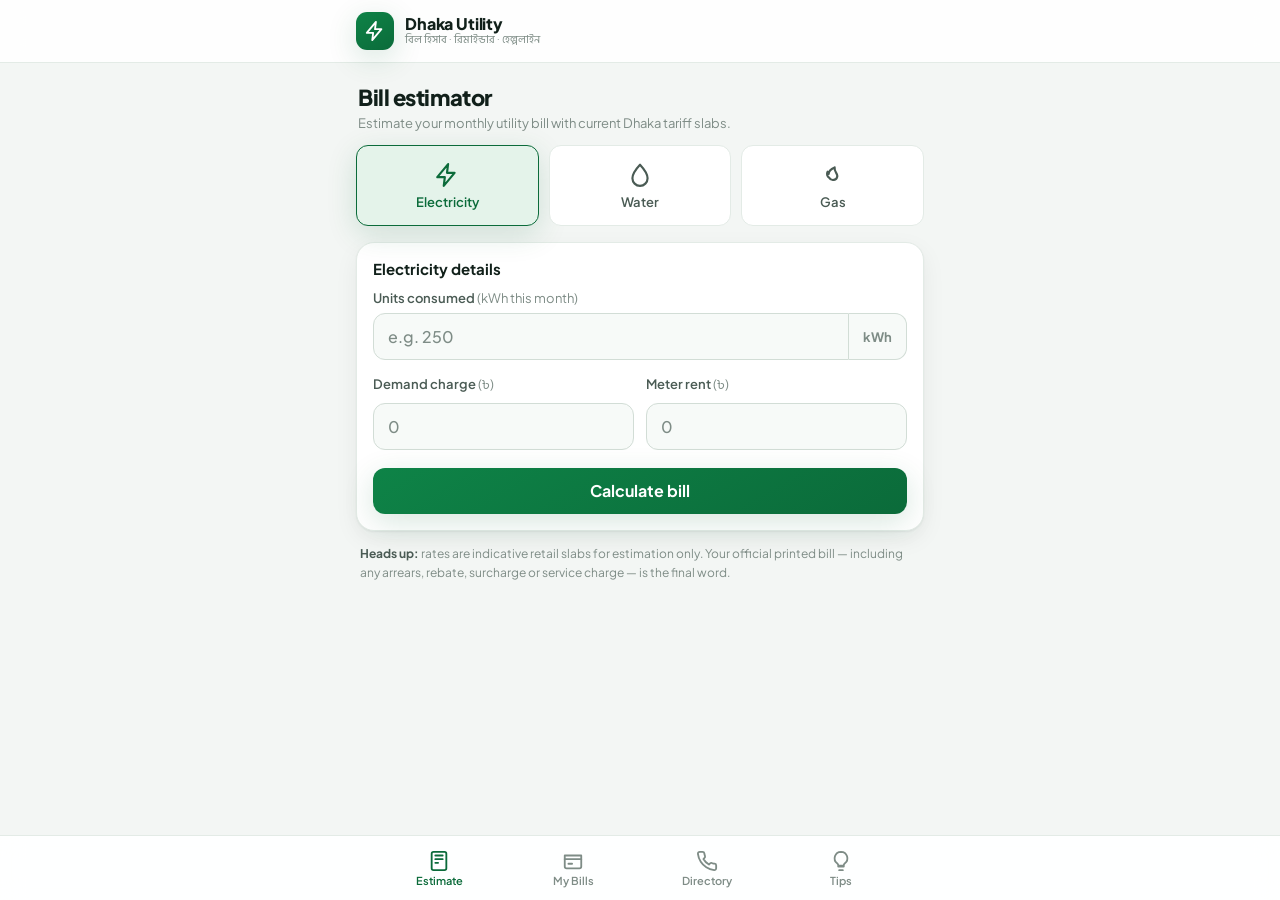
==== commit e7d2ad3e: "Add Dhaka Utility Service — offline bill & helpline PWA Replace the app shell with a Dhaka utility s" ====
--- a/index.html
+++ b/index.html
@@ -1,213 +1,69 @@
 <!doctype html>
-<html lang="en" data-theme="cyber">
+<html lang="en">
   <head>
     <meta charset="utf-8" />
-    <meta name="viewport" content="width=device-width, initial-scale=1, viewport-fit=cover, user-scalable=no" />
-    <meta name="description" content="NEO//CALC — a futuristic neon calculator: scientific, converter and programmer modes." />
-    <title>NEO//CALC</title>
+    <meta name="viewport" content="width=device-width, initial-scale=1, viewport-fit=cover" />
+    <meta name="description" content="Dhaka Utility Service — estimate electricity, water and gas bills with current Bangladesh tariffs, track due dates and find utility helplines. Works offline." />
+    <title>Dhaka Utility Service</title>
 
     <link rel="manifest" href="manifest.json" />
-    <meta name="theme-color" content="#05060c" />
-    <meta name="color-scheme" content="dark" />
+    <meta name="theme-color" content="#0b6b3a" />
+    <meta name="color-scheme" content="light dark" />
 
     <meta name="apple-mobile-web-app-capable" content="yes" />
     <meta name="mobile-web-app-capable" content="yes" />
-    <meta name="apple-mobile-web-app-status-bar-style" content="black-translucent" />
-    <meta name="apple-mobile-web-app-title" content="NEO//CALC" />
+    <meta name="apple-mobile-web-app-status-bar-style" content="default" />
+    <meta name="apple-mobile-web-app-title" content="Dhaka Utility" />
     <link rel="apple-touch-icon" href="icons/icon-180.png" />
     <link rel="icon" type="image/png" sizes="192x192" href="icons/icon-192.png" />
     <link rel="icon" type="image/svg+xml" href="icons/icon.svg" />
 
     <link rel="preconnect" href="https://fonts.googleapis.com" />
     <link rel="preconnect" href="https://fonts.gstatic.com" crossorigin />
-    <link href="https://fonts.googleapis.com/css2?family=Orbitron:wght@500;700;900&family=JetBrains+Mono:wght@400;500;700&display=swap" rel="stylesheet" />
+    <link href="https://fonts.googleapis.com/css2?family=Hind+Siliguri:wght@400;500;600;700&family=Plus+Jakarta+Sans:wght@500;600;700;800&display=swap" rel="stylesheet" />
 
     <link rel="stylesheet" href="style.css" />
   </head>
   <body>
-    <div class="scanlines" aria-hidden="true"></div>
-    <div class="grid-bg" aria-hidden="true"></div>
-    <div class="glow-orb glow-orb--cyan" aria-hidden="true"></div>
-    <div class="glow-orb glow-orb--magenta" aria-hidden="true"></div>
+    <div class="app-bg" aria-hidden="true"></div>
 
-    <!-- Toast stack -->
-    <div class="toast-stack" id="toastStack" aria-live="polite" aria-atomic="false"></div>
+    <header class="topbar">
+      <div class="topbar-inner">
+        <div class="brand">
+          <span class="brand-logo" aria-hidden="true">
+            <svg viewBox="0 0 24 24" width="22" height="22" fill="none" stroke="currentColor" stroke-width="2" stroke-linecap="round" stroke-linejoin="round"><path d="M13 2 3 14h7l-1 8 10-12h-7l1-8Z"/></svg>
+          </span>
+          <span class="brand-text">
+            <strong>Dhaka Utility</strong>
+            <small>বিল হিসাব · রিমাইন্ডার · হেল্পলাইন</small>
+          </span>
+        </div>
+        <button class="ghost-btn" id="installBtn" type="button" hidden>Install</button>
+      </div>
+    </header>
 
-    <!-- Settings panel -->
-    <aside class="settings-panel" id="settingsPanel" aria-hidden="true" aria-label="Settings">
-      <div class="settings-head">
-        <span>SETTINGS</span>
-        <button class="icon-btn" id="settingsClose" type="button" aria-label="Close settings">
-          <svg viewBox="0 0 24 24" width="18" height="18" fill="none" stroke="currentColor" stroke-width="2" stroke-linecap="round"><line x1="18" y1="6" x2="6" y2="18"/><line x1="6" y1="6" x2="18" y2="18"/></svg>
-        </button>
-      </div>
-      <div class="settings-body">
+    <main class="screen" id="screen"><!-- views injected by app.js --></main>
 
-        <div class="settings-section">
-          <div class="settings-label">THEME</div>
-          <div class="theme-grid" id="themeGrid">
-            <button class="theme-swatch is-active" data-theme="cyber">
-              <div class="swatch-dots"><span style="background:#00f0ff"></span><span style="background:#ff2bd6"></span></div>
-              <small>CYBER</small>
-            </button>
-            <button class="theme-swatch" data-theme="amber">
-              <div class="swatch-dots"><span style="background:#ffb454"></span><span style="background:#ff6b35"></span></div>
-              <small>AMBER</small>
-            </button>
-            <button class="theme-swatch" data-theme="matrix">
-              <div class="swatch-dots"><span style="background:#00ff41"></span><span style="background:#39ff14"></span></div>
-              <small>MATRIX</small>
-            </button>
-            <button class="theme-swatch" data-theme="violet">
-              <div class="swatch-dots"><span style="background:#8a5bff"></span><span style="background:#e040fb"></span></div>
-              <small>VIOLET</small>
-            </button>
-          </div>
-        </div>
+    <nav class="tabbar" id="tabbar" role="tablist">
+      <button class="tab is-active" data-view="estimate" role="tab" type="button">
+        <svg viewBox="0 0 24 24" width="22" height="22" fill="none" stroke="currentColor" stroke-width="2" stroke-linecap="round" stroke-linejoin="round"><rect x="4" y="2" width="16" height="20" rx="2"/><line x1="8" y1="6" x2="16" y2="6"/><line x1="8" y1="10" x2="16" y2="10"/><line x1="8" y1="14" x2="11" y2="14"/></svg>
+        <span>Estimate</span>
+      </button>
+      <button class="tab" data-view="bills" role="tab" type="button">
+        <svg viewBox="0 0 24 24" width="22" height="22" fill="none" stroke="currentColor" stroke-width="2" stroke-linecap="round" stroke-linejoin="round"><path d="M3 6h18v12a2 2 0 0 1-2 2H5a2 2 0 0 1-2-2Z"/><path d="M3 10h18"/><path d="M7 15h4"/></svg>
+        <span>My Bills</span>
+      </button>
+      <button class="tab" data-view="directory" role="tab" type="button">
+        <svg viewBox="0 0 24 24" width="22" height="22" fill="none" stroke="currentColor" stroke-width="2" stroke-linecap="round" stroke-linejoin="round"><path d="M22 16.9v3a2 2 0 0 1-2.2 2 19.8 19.8 0 0 1-8.6-3.1 19.5 19.5 0 0 1-6-6A19.8 19.8 0 0 1 2.1 4.2 2 2 0 0 1 4.1 2h3a2 2 0 0 1 2 1.7c.1 1 .4 1.9.7 2.8a2 2 0 0 1-.5 2.1L8.1 9.9a16 16 0 0 0 6 6l1.3-1.3a2 2 0 0 1 2.1-.4c.9.3 1.8.6 2.8.7a2 2 0 0 1 1.7 2Z"/></svg>
+        <span>Directory</span>
+      </button>
+      <button class="tab" data-view="tips" role="tab" type="button">
+        <svg viewBox="0 0 24 24" width="22" height="22" fill="none" stroke="currentColor" stroke-width="2" stroke-linecap="round" stroke-linejoin="round"><path d="M9 18h6"/><path d="M10 22h4"/><path d="M12 2a7 7 0 0 0-4 12.7c.6.5 1 1.2 1 2v.3h6v-.3c0-.8.4-1.5 1-2A7 7 0 0 0 12 2Z"/></svg>
+        <span>Tips</span>
+      </button>
+    </nav>
 
-        <div class="settings-section">
-          <div class="settings-row">
-            <div class="settings-label">SOUND FX</div>
-            <button class="toggle-pill" id="soundToggle" role="switch" aria-checked="false">
-              <span class="pill-knob"></span>
-            </button>
-          </div>
-        </div>
-
-        <div class="settings-section">
-          <div class="settings-row">
-            <div class="settings-label">HAPTICS</div>
-            <button class="toggle-pill" id="hapticToggle" role="switch" aria-checked="true">
-              <span class="pill-knob"></span>
-            </button>
-          </div>
-        </div>
-
-        <div class="settings-section">
-          <div class="settings-row">
-            <div class="settings-label">ANIMATIONS</div>
-            <button class="toggle-pill" id="animToggle" role="switch" aria-checked="true">
-              <span class="pill-knob"></span>
-            </button>
-          </div>
-        </div>
-
-        <div class="settings-section">
-          <div class="settings-label">NUMBER FORMAT</div>
-          <div class="seg-ctrl" id="formatSeg">
-            <button class="seg-btn is-active" data-fmt="auto">AUTO</button>
-            <button class="seg-btn" data-fmt="fixed">FIXED</button>
-            <button class="seg-btn" data-fmt="sci">SCI</button>
-          </div>
-        </div>
-
-        <div class="settings-section">
-          <div class="settings-label">PRECISION (DECIMAL PLACES)</div>
-          <div class="seg-ctrl" id="precSeg">
-            <button class="seg-btn" data-prec="2">2</button>
-            <button class="seg-btn" data-prec="4">4</button>
-            <button class="seg-btn is-active" data-prec="8">8</button>
-            <button class="seg-btn" data-prec="12">12</button>
-          </div>
-        </div>
-
-        <div class="settings-section">
-          <button class="settings-link-btn" id="showShortcuts">
-            <svg viewBox="0 0 24 24" width="14" height="14" fill="none" stroke="currentColor" stroke-width="2" stroke-linecap="round"><rect x="2" y="4" width="20" height="16" rx="2"/><path d="M6 8h.01M10 8h.01M14 8h.01M18 8h.01M6 12h.01M18 12h.01M10 12h4M6 16h12"/></svg>
-            VIEW KEYBOARD SHORTCUTS
-          </button>
-        </div>
-
-        <div class="settings-section">
-          <button class="danger-btn" id="clearAll">⚠ CLEAR ALL DATA</button>
-        </div>
-
-      </div>
-    </aside>
-
-    <!-- Keyboard shortcuts overlay -->
-    <div class="overlay-backdrop" id="shortcutsOverlay" aria-hidden="true">
-      <div class="shortcuts-modal" role="dialog" aria-label="Keyboard shortcuts">
-        <div class="shortcuts-head">
-          <span>KEYBOARD SHORTCUTS</span>
-          <button class="icon-btn" id="shortcutsClose" type="button" aria-label="Close">
-            <svg viewBox="0 0 24 24" width="18" height="18" fill="none" stroke="currentColor" stroke-width="2" stroke-linecap="round"><line x1="18" y1="6" x2="6" y2="18"/><line x1="6" y1="6" x2="18" y2="18"/></svg>
-          </button>
-        </div>
-        <div class="shortcuts-list">
-          <div class="shortcut-row"><kbd>0 – 9</kbd><span>Digits</span></div>
-          <div class="shortcut-row"><kbd>+ − × ÷</kbd><span>Operators</span></div>
-          <div class="shortcut-row"><kbd>Enter / =</kbd><span>Equals</span></div>
-          <div class="shortcut-row"><kbd>Backspace</kbd><span>Delete last char</span></div>
-          <div class="shortcut-row"><kbd>Hold ⌫</kbd><span>Clear all</span></div>
-          <div class="shortcut-row"><kbd>Escape</kbd><span>Clear expression</span></div>
-          <div class="shortcut-row"><kbd>( )</kbd><span>Parentheses</span></div>
-          <div class="shortcut-row"><kbd>^ %</kbd><span>Power / Percent</span></div>
-          <div class="shortcut-row"><kbd>.</kbd><span>Decimal point</span></div>
-          <div class="shortcut-row"><kbd>Tab</kbd><span>Next mode →</span></div>
-          <div class="shortcut-row"><kbd>Shift+Tab</kbd><span>Prev mode ←</span></div>
-          <div class="shortcut-row"><kbd>?</kbd><span>Show this help</span></div>
-          <div class="shortcut-row touch-only"><kbd>Swipe ← →</kbd><span>Switch modes</span></div>
-          <div class="shortcut-row"><kbd>Tap result</kbd><span>Copy to clipboard</span></div>
-        </div>
-      </div>
-    </div>
-
-    <main class="device" id="app">
-      <header class="device-head">
-        <div class="brand">
-          <span class="brand-mark">NEO</span><span class="brand-slash">//</span><span class="brand-mark">CALC</span>
-          <span class="brand-ver">v2.0</span>
-        </div>
-        <div class="head-actions">
-          <button class="icon-btn" id="settingsBtn" type="button" aria-label="Settings">
-            <svg viewBox="0 0 24 24" width="18" height="18" fill="none" stroke="currentColor" stroke-width="2" stroke-linecap="round" stroke-linejoin="round"><circle cx="12" cy="12" r="3"/><path d="M19.4 15a1.65 1.65 0 0 0 .33 1.82l.06.06a2 2 0 0 1-2.83 2.83l-.06-.06a1.65 1.65 0 0 0-1.82-.33 1.65 1.65 0 0 0-1 1.51V21a2 2 0 0 1-4 0v-.09A1.65 1.65 0 0 0 9 19.4a1.65 1.65 0 0 0-1.82.33l-.06.06a2 2 0 0 1-2.83-2.83l.06-.06A1.65 1.65 0 0 0 4.68 15a1.65 1.65 0 0 0-1.51-1H3a2 2 0 0 1 0-4h.09A1.65 1.65 0 0 0 4.6 9a1.65 1.65 0 0 0-.33-1.82l-.06-.06a2 2 0 0 1 2.83-2.83l.06.06A1.65 1.65 0 0 0 9 4.68a1.65 1.65 0 0 0 1-1.51V3a2 2 0 0 1 4 0v.09a1.65 1.65 0 0 0 1 1.51 1.65 1.65 0 0 0 1.82-.33l.06-.06a2 2 0 0 1 2.83 2.83l-.06.06A1.65 1.65 0 0 0 19.4 9a1.65 1.65 0 0 0 1.51 1H21a2 2 0 0 1 0 4h-.09a1.65 1.65 0 0 0-1.51 1z"/></svg>
-          </button>
-          <button class="icon-btn" id="historyBtn" type="button" aria-label="Toggle history">
-            <svg viewBox="0 0 24 24" width="20" height="20" fill="none" stroke="currentColor" stroke-width="2" stroke-linecap="round" stroke-linejoin="round"><path d="M3 12a9 9 0 1 0 3-6.7"/><polyline points="3 3 3 9 9 9"/><path d="M12 7v5l3 2"/></svg>
-          </button>
-        </div>
-      </header>
-
-      <nav class="mode-tabs" role="tablist" id="modeTabs">
-        <button class="mode-tab is-active" data-mode="std" role="tab" aria-selected="true">STD</button>
-        <button class="mode-tab" data-mode="sci" role="tab" aria-selected="false">SCI</button>
-        <button class="mode-tab" data-mode="conv" role="tab" aria-selected="false">CONV</button>
-        <button class="mode-tab" data-mode="prog" role="tab" aria-selected="false">PROG</button>
-      </nav>
-
-      <section class="status-bar" id="statusBar">
-        <span class="chip" id="angleChip" data-action="toggleAngle" hidden>DEG</span>
-        <span class="chip" id="baseChip" hidden>DEC</span>
-        <span class="chip memchip" id="memChip" hidden>M</span>
-        <span class="chip" id="rateChip" hidden>—</span>
-        <span class="chip paren-chip" id="parenChip" hidden>(</span>
-        <span class="filler"></span>
-        <span class="chip ghost" id="errChip" hidden>ERR</span>
-      </section>
-
-      <section class="display" id="display">
-        <div class="expr" id="expr">&nbsp;</div>
-        <div class="result copyable" id="result" role="button" tabindex="0" aria-label="Result — tap to copy">0</div>
-        <div class="copy-hint" id="copyHint" aria-hidden="true">TAP TO COPY</div>
-        <div class="aux" id="aux"></div>
-      </section>
-
-      <section class="pad" id="pad"></section>
-
-      <aside class="history" id="history" aria-hidden="true">
-        <div class="history-head">
-          <span>HISTORY</span>
-          <button class="link-btn" id="clearHistory" type="button">CLEAR</button>
-        </div>
-        <div class="history-search-wrap">
-          <svg class="search-icon" viewBox="0 0 24 24" width="14" height="14" fill="none" stroke="currentColor" stroke-width="2" stroke-linecap="round"><circle cx="11" cy="11" r="8"/><line x1="21" y1="21" x2="16.65" y2="16.65"/></svg>
-          <input type="search" class="history-search" id="historySearch" placeholder="SEARCH HISTORY…" autocomplete="off" spellcheck="false" />
-        </div>
-        <ol class="history-list" id="historyList"></ol>
-        <div class="history-stats" id="historyStats"></div>
-      </aside>
-    </main>
+    <div class="toast" id="toast" role="status" aria-live="polite" hidden></div>
 
     <script src="app.js" defer></script>
     <script>
--- a/style.css
+++ b/style.css
@@ -1,702 +1,280 @@
-/* ============================================================
- * NEO//CALC — style sheet v2.0
- * ============================================================ */
-
-/* ---------- design tokens (cyber theme default) ---------- */
 :root {
-  --bg:            #05060c;
-  --bg-2:          #0a0d18;
-  --panel:         rgba(14, 18, 30, 0.72);
-  --panel-edge:    rgba(0, 240, 255, 0.18);
-  --ink:           #e9f6ff;
-  --ink-dim:       #7e8aa3;
-  --accent:        #00f0ff;
-  --accent-soft:   #6ef5ff;
-  --accent2:       #ff2bd6;
-  --accent2-soft:  #ff7fe6;
-  --violet:        #8a5bff;
-  --amber:         #ffb454;
-  --red:           #ff4d6d;
-  --ok:            #66ffb3;
-  --r:             18px;
-  --r-sm:          12px;
-  --shadow-accent: 0 0 12px rgba(0, 240, 255, 0.45), 0 0 28px rgba(0, 240, 255, 0.18);
-  --shadow-accent2:0 0 12px rgba(255, 43, 214, 0.4),  0 0 28px rgba(255, 43, 214, 0.18);
-  --pad-gap:       10px;
-  --transition:    .22s cubic-bezier(.2,.8,.2,1);
-}
-
-/* legacy aliases used in calc code */
-:root {
-  --cyan:         var(--accent);
-  --cyan-soft:    var(--accent-soft);
-  --magenta:      var(--accent2);
-  --magenta-soft: var(--accent2-soft);
-  --shadow-cyan:  var(--shadow-accent);
-  --shadow-magenta: var(--shadow-accent2);
-}
-
-/* ---------- themes ---------- */
-[data-theme="amber"] {
-  --bg:            #0a0700;
-  --bg-2:          #120e00;
-  --panel:         rgba(18, 14, 0, 0.72);
-  --panel-edge:    rgba(255, 180, 84, 0.22);
-  --accent:        #ffb454;
-  --accent-soft:   #ffd49a;
-  --accent2:       #ff6b35;
-  --accent2-soft:  #ff9966;
-  --shadow-accent: 0 0 12px rgba(255,180,84,.45), 0 0 28px rgba(255,180,84,.18);
-  --shadow-accent2:0 0 12px rgba(255,107,53,.4),  0 0 28px rgba(255,107,53,.18);
-}
-[data-theme="matrix"] {
-  --bg:            #000a00;
-  --bg-2:          #001200;
-  --panel:         rgba(0, 14, 0, 0.72);
-  --panel-edge:    rgba(0, 255, 65, 0.18);
-  --accent:        #00ff41;
-  --accent-soft:   #80ff90;
-  --accent2:       #39ff14;
-  --accent2-soft:  #aaff77;
-  --shadow-accent: 0 0 12px rgba(0,255,65,.45), 0 0 28px rgba(0,255,65,.18);
-  --shadow-accent2:0 0 12px rgba(57,255,20,.4),  0 0 28px rgba(57,255,20,.18);
-}
-[data-theme="violet"] {
-  --bg:            #06030f;
-  --bg-2:          #0d0620;
-  --panel:         rgba(10, 6, 24, 0.72);
-  --panel-edge:    rgba(138, 91, 255, 0.22);
-  --accent:        #8a5bff;
-  --accent-soft:   #b494ff;
-  --accent2:       #e040fb;
-  --accent2-soft:  #ea80fc;
-  --shadow-accent: 0 0 12px rgba(138,91,255,.45), 0 0 28px rgba(138,91,255,.18);
-  --shadow-accent2:0 0 12px rgba(224,64,251,.4),  0 0 28px rgba(224,64,251,.18);
+  --green: #0b6b3a;
+  --green-2: #0e8347;
+  --green-soft: #e4f3ea;
+  --red: #d62b3a;
+  --amber: #c77700;
+  --ink: #11201a;
+  --ink-2: #4a5b54;
+  --ink-dim: #7e8c86;
+  --bg: #f3f6f4;
+  --surface: #ffffff;
+  --surface-2: #f7faf8;
+  --line: #e3ebe6;
+  --line-strong: #d2ddd6;
+  --shadow: 0 1px 2px rgba(16, 40, 28, 0.06), 0 8px 24px rgba(16, 40, 28, 0.06);
+  --shadow-lift: 0 8px 30px rgba(11, 107, 58, 0.16);
+  --r: 18px;
+  --r-sm: 12px;
+  --tabbar-h: 64px;
+  --maxw: 600px;
+}
+
+@media (prefers-color-scheme: dark) {
+  :root {
+    --green: #2fbf71;
+    --green-2: #36d27e;
+    --green-soft: #122a1d;
+    --red: #ff6b78;
+    --amber: #ffb454;
+    --ink: #e8f1ec;
+    --ink-2: #adbcb4;
+    --ink-dim: #76867d;
+    --bg: #0a0f0c;
+    --surface: #121916;
+    --surface-2: #0f1512;
+    --line: #1f2a24;
+    --line-strong: #2a382f;
+    --shadow: 0 1px 2px rgba(0, 0, 0, 0.4), 0 8px 24px rgba(0, 0, 0, 0.35);
+    --shadow-lift: 0 8px 30px rgba(0, 0, 0, 0.5);
+  }
 }
 
 * { box-sizing: border-box; }
-html, body { margin: 0; padding: 0; height: 100%; }
-html { background: var(--bg); }
+html, body { margin: 0; padding: 0; }
+html { background: var(--bg); -webkit-text-size-adjust: 100%; }
 body {
-  font-family: 'JetBrains Mono', ui-monospace, SFMono-Regular, Menlo, monospace;
+  font-family: 'Plus Jakarta Sans', 'Hind Siliguri', system-ui, -apple-system, Segoe UI, Roboto, sans-serif;
   color: var(--ink);
+  background: var(--bg);
+  min-height: 100dvh;
+  -webkit-tap-highlight-color: transparent;
+  overflow-x: hidden;
+}
+:lang(bn), .bn { font-family: 'Hind Siliguri', system-ui, sans-serif; }
+
+.app-bg {
+  position: fixed; inset: 0; z-index: -1; pointer-events: none;
   background:
-    radial-gradient(1200px 800px at 12% -10%, rgba(0, 240, 255, 0.08), transparent 60%),
-    radial-gradient(900px 700px at 110% 110%, rgba(255, 43, 214, 0.10), transparent 60%),
-    linear-gradient(180deg, #04060f 0%, #02030a 100%);
-  background-attachment: fixed;
-  min-height: 100dvh;
-  overflow: hidden;
-  user-select: none;
-  -webkit-user-select: none;
-  -webkit-tap-highlight-color: transparent;
-  padding: env(safe-area-inset-top) env(safe-area-inset-right) env(safe-area-inset-bottom) env(safe-area-inset-left);
-}
-
-/* ---------- ambient layers ---------- */
-.scanlines {
-  position: fixed; inset: 0;
-  background: repeating-linear-gradient(
-    to bottom,
-    rgba(255,255,255,.012) 0px, rgba(255,255,255,.012) 1px,
-    transparent 1px, transparent 3px
-  );
-  pointer-events: none; z-index: 1; mix-blend-mode: screen;
-}
-.grid-bg {
-  position: fixed; inset: 0;
-  background-image:
-    linear-gradient(rgba(0,240,255,.05) 1px, transparent 1px),
-    linear-gradient(90deg, rgba(0,240,255,.05) 1px, transparent 1px);
-  background-size: 56px 56px;
-  mask-image: radial-gradient(circle at 50% 40%, #000 0%, transparent 75%);
-  -webkit-mask-image: radial-gradient(circle at 50% 40%, #000 0%, transparent 75%);
-  pointer-events: none; z-index: 0;
-}
-.glow-orb {
-  position: fixed; width: 480px; height: 480px;
-  border-radius: 50%; filter: blur(80px); opacity: 0.45;
-  pointer-events: none; z-index: 0;
-  animation: orb 18s ease-in-out infinite alternate;
-}
-.glow-orb--cyan    { background: var(--accent);  top: -180px; left: -160px; }
-.glow-orb--magenta { background: var(--accent2); bottom: -200px; right: -160px; animation-duration: 22s; }
-@keyframes orb {
-  from { transform: translate3d(0,0,0) scale(1); }
-  to   { transform: translate3d(40px,30px,0) scale(1.1); }
-}
-
-/* ---------- device shell ---------- */
-.device {
-  position: relative; z-index: 2;
-  max-width: 480px; margin: 0 auto;
-  height: 100dvh;
-  display: grid;
-  grid-template-rows: auto auto auto auto 1fr;
-  gap: 10px;
-  padding: 14px 14px 18px;
-}
-.device-head {
+    radial-gradient(680px 420px at 100% -8%, color-mix(in srgb, var(--green) 14%, transparent), transparent 60%),
+    radial-gradient(560px 420px at -10% 4%, color-mix(in srgb, var(--red) 8%, transparent), transparent 55%);
+}
+
+/* ---------- Topbar ---------- */
+.topbar {
+  position: sticky; top: 0; z-index: 20;
+  background: color-mix(in srgb, var(--surface) 88%, transparent);
+  backdrop-filter: saturate(1.4) blur(12px);
+  -webkit-backdrop-filter: saturate(1.4) blur(12px);
+  border-bottom: 1px solid var(--line);
+  padding-top: env(safe-area-inset-top);
+}
+.topbar-inner {
+  max-width: var(--maxw); margin: 0 auto;
   display: flex; align-items: center; justify-content: space-between;
-  padding: 2px 4px;
-}
-.brand {
-  font-family: 'Orbitron', sans-serif; font-weight: 900;
-  font-size: 18px; letter-spacing: 0.18em; color: var(--ink);
-  text-shadow: 0 0 8px rgba(0,240,255,.35);
-}
-.brand-slash { color: var(--accent2); text-shadow: 0 0 8px rgba(255,43,214,.6); margin: 0 2px; }
-.brand-ver { font-family: 'JetBrains Mono'; font-size: 10px; color: var(--ink-dim); margin-left: 10px; letter-spacing: .1em; }
-
-.head-actions { display: flex; gap: 6px; }
-.icon-btn {
-  width: 38px; height: 38px;
-  display: inline-grid; place-items: center;
-  border-radius: 10px;
-  border: 1px solid var(--panel-edge);
-  background: rgba(10,14,24,.6);
-  color: var(--accent); cursor: pointer;
-  backdrop-filter: blur(10px); -webkit-backdrop-filter: blur(10px);
-  transition: transform .12s, box-shadow .12s, border-color .12s, background .12s;
-}
-.icon-btn:hover  { border-color: var(--accent); background: rgba(0,240,255,.06); }
-.icon-btn:active { transform: scale(.93); box-shadow: var(--shadow-accent); border-color: var(--accent); }
-
-/* ---------- mode tabs ---------- */
-.mode-tabs {
-  display: grid; grid-template-columns: repeat(4,1fr);
-  gap: 6px; padding: 4px;
-  background: var(--panel);
-  border: 1px solid var(--panel-edge);
-  border-radius: 14px;
-  backdrop-filter: blur(14px); -webkit-backdrop-filter: blur(14px);
-}
-.mode-tab {
-  appearance: none; border: 0; background: transparent;
-  color: var(--ink-dim);
-  font-family: 'Orbitron', sans-serif; font-weight: 700;
-  font-size: 12px; letter-spacing: .18em;
-  padding: 10px 0; border-radius: 10px; cursor: pointer;
-  transition: color .18s, background .18s, box-shadow .18s;
-}
-.mode-tab.is-active {
-  color: var(--bg);
-  background: linear-gradient(135deg, var(--accent) 0%, var(--accent-soft) 100%);
-  box-shadow: var(--shadow-accent);
-}
-.mode-tab:not(.is-active):hover  { color: var(--ink); background: rgba(0,240,255,.06); }
-.mode-tab:not(.is-active):active { color: var(--ink); background: rgba(0,240,255,.1); }
-
-/* ---------- status bar ---------- */
-.status-bar { display: flex; align-items: center; gap: 6px; min-height: 22px; padding: 0 4px; }
-.chip {
-  display: inline-flex; align-items: center;
-  font-size: 10px; letter-spacing: .18em; font-weight: 700;
-  padding: 3px 8px; border-radius: 999px;
-  border: 1px solid var(--panel-edge);
-  background: rgba(0,240,255,.06); color: var(--accent);
-  transition: box-shadow .15s, background .15s;
-  cursor: default;
-}
-.chip[data-action] { cursor: pointer; }
-.chip[data-action]:hover { background: rgba(0,240,255,.12); box-shadow: var(--shadow-accent); }
-.chip.memchip  { color: var(--accent2); border-color: rgba(255,43,214,.35); background: rgba(255,43,214,.08); }
-.chip.ghost    { color: var(--red); border-color: rgba(255,77,109,.4); background: rgba(255,77,109,.08); }
-.chip.paren-chip { color: var(--amber); border-color: rgba(255,180,84,.4); background: rgba(255,180,84,.08); font-size: 11px; }
-.filler { flex: 1; }
-
-/* ---------- display ---------- */
-.display {
-  position: relative; padding: 18px 18px 14px; border-radius: var(--r);
-  background:
-    linear-gradient(180deg, rgba(0,240,255,.06), rgba(255,43,214,.04)),
-    rgba(8,11,20,.75);
-  border: 1px solid var(--panel-edge);
-  box-shadow: inset 0 0 30px rgba(0,240,255,.05), 0 8px 30px rgba(0,0,0,.5);
-  backdrop-filter: blur(12px); -webkit-backdrop-filter: blur(12px);
-  min-height: 112px;
-  display: grid; align-content: end; gap: 2px;
-  overflow: hidden;
-  cursor: pointer;
-}
-.display::before {
-  content: "";
-  position: absolute; inset: 0;
-  background: repeating-linear-gradient(to bottom,rgba(255,255,255,.02) 0,rgba(255,255,255,.02) 1px,transparent 1px,transparent 3px);
-  pointer-events: none;
-}
-.expr {
-  font-size: 14px; color: var(--ink-dim); min-height: 18px;
-  text-align: right; white-space: nowrap;
-  overflow: hidden; text-overflow: ellipsis; letter-spacing: .02em;
-}
-.result {
-  font-family: 'Orbitron', sans-serif; font-weight: 700;
-  font-size: clamp(32px, 9.5vw, 52px);
-  text-align: right;
-  color: var(--accent-soft);
-  text-shadow: 0 0 14px rgba(0,240,255,.45), 0 0 30px rgba(0,240,255,.18);
-  letter-spacing: .02em; word-break: break-all; line-height: 1.05;
-  transition: transform .1s, text-shadow .1s;
-}
-.result.copyable { cursor: pointer; }
-.result.copyable:hover { text-shadow: 0 0 20px rgba(0,240,255,.7), 0 0 40px rgba(0,240,255,.3); }
-.result.copyable:active { transform: scale(.97); }
-.result.is-error { color: var(--red); text-shadow: 0 0 12px rgba(255,77,109,.5); }
-
-.copy-hint {
-  font-size: 9px; letter-spacing: .2em; color: var(--ink-dim);
-  text-align: right; height: 0; overflow: hidden;
-  transition: height .2s, opacity .2s; opacity: 0;
-}
-.display:hover .copy-hint { height: 14px; opacity: .6; }
-
-.aux {
-  display: grid; grid-template-columns: repeat(2,1fr);
-  gap: 2px 14px; font-size: 11px; color: var(--ink-dim); margin-top: 4px;
-}
-.aux b { color: var(--accent2-soft); font-weight: 500; letter-spacing: .08em; }
-.aux .row { display: flex; justify-content: space-between; gap: 8px; }
-.aux .row span:last-child { color: var(--accent-soft); font-family: 'JetBrains Mono'; }
-
-/* ---------- button pad ---------- */
-.pad { display: grid; gap: var(--pad-gap); align-content: start; }
-.row { display: grid; gap: var(--pad-gap); grid-template-columns: repeat(4,1fr); }
-.pad.cols-5 .row { grid-template-columns: repeat(5,1fr); }
-.pad.cols-6 .row { grid-template-columns: repeat(6,1fr); }
-
-.key {
-  appearance: none;
-  border: 1px solid rgba(255,255,255,.06);
-  background:
-    linear-gradient(180deg, rgba(255,255,255,.04), rgba(255,255,255,0)) padding-box,
-    linear-gradient(180deg, rgba(0,240,255,.06), rgba(255,255,255,.02)) border-box;
-  color: var(--ink);
-  font-family: 'Orbitron', sans-serif; font-weight: 700;
-  font-size: 20px; padding: 16px 0;
-  border-radius: var(--r-sm); cursor: pointer;
-  position: relative;
-  transition: transform .07s, box-shadow .12s, color .12s, background .12s, border-color .12s;
-  overflow: hidden; min-height: 52px; letter-spacing: .02em;
-}
-.key:hover { border-color: rgba(255,255,255,.14); background: linear-gradient(180deg,rgba(255,255,255,.07),rgba(255,255,255,.01)) padding-box, linear-gradient(180deg,rgba(0,240,255,.1),rgba(255,255,255,.03)) border-box; }
-.key:active { transform: scale(.96); }
-.key.span-2 { grid-column: span 2; }
-.key.fn  { color: var(--accent-soft); }
-.key.op  { color: var(--accent2); text-shadow: 0 0 8px rgba(255,43,214,.5); border-color: rgba(255,43,214,.22); }
-.key.op:hover  { border-color: rgba(255,43,214,.4); }
-.key.op:active { box-shadow: var(--shadow-accent2); border-color: var(--accent2); color: var(--accent2-soft); }
-.key.eq {
-  color: var(--bg);
-  background: linear-gradient(135deg, var(--accent) 0%, var(--accent-soft) 100%);
-  border-color: transparent; box-shadow: var(--shadow-accent);
-}
-.key.eq:active { box-shadow: 0 0 18px rgba(0,240,255,.85), 0 0 38px rgba(0,240,255,.4); }
-.key.acc    { color: var(--accent2-soft); border-color: rgba(255,43,214,.18); }
-.key.danger { color: var(--red); border-color: rgba(255,77,109,.22); }
-.key.danger:hover  { border-color: rgba(255,77,109,.4); }
-.key.danger:active { box-shadow: 0 0 12px rgba(255,77,109,.5); }
-.key.muted  { color: var(--ink-dim); font-size: 13px; }
-.key.tiny   { font-size: 14px; padding: 12px 0; min-height: 44px; }
-.key.wide   { font-size: 14px; }
-.key.disabled { opacity: .25; pointer-events: none; }
-.key.toggle.on {
-  color: var(--accent);
-  background: linear-gradient(180deg, rgba(0,240,255,.18), rgba(0,240,255,.06));
-  border-color: rgba(0,240,255,.45);
-  box-shadow: inset 0 0 12px rgba(0,240,255,.18);
-}
-
-/* ripple */
-.key::after {
-  content: ""; position: absolute; inset: 0;
-  background: radial-gradient(circle at var(--rx, 50%) var(--ry, 50%), rgba(0,240,255,.3), transparent 60%);
-  opacity: 0; transition: opacity .3s; pointer-events: none;
-}
-.key:active::after { opacity: 1; transition: opacity .05s; }
-.key.op::after { background: radial-gradient(circle at var(--rx, 50%) var(--ry, 50%), rgba(255,43,214,.3), transparent 60%); }
-.key.eq::after { background: radial-gradient(circle at var(--rx, 50%) var(--ry, 50%), rgba(255,255,255,.3), transparent 60%); }
-
-/* ---------- converter ---------- */
-.conv-pane { display: grid; gap: 10px; }
-.conv-pane .field { display: grid; grid-template-columns: 1fr 1fr; gap: 8px; }
-.select, .text-input {
-  width: 100%;
-  background: rgba(10,14,24,.7); color: var(--ink);
-  border: 1px solid var(--panel-edge); border-radius: 10px;
-  padding: 12px 12px;
-  font-family: 'JetBrains Mono', monospace; font-size: 14px;
-  appearance: none; -webkit-appearance: none;
-  transition: border-color .15s;
-}
-.select:focus, .text-input:focus { outline: none; border-color: var(--accent); box-shadow: 0 0 0 2px rgba(0,240,255,.15); }
-.select {
-  background-image: linear-gradient(45deg, transparent 50%, var(--accent) 50%), linear-gradient(135deg, var(--accent) 50%, transparent 50%);
-  background-position: calc(100% - 18px) 50%, calc(100% - 12px) 50%;
-  background-size: 6px 6px, 6px 6px; background-repeat: no-repeat; padding-right: 30px;
-}
-.text-input { font-size: 18px; font-weight: 600; color: var(--accent-soft); text-align: right; }
-.text-input.dest { color: var(--accent2-soft); }
-.swap-btn {
-  width: 100%; background: transparent;
-  color: var(--accent); border: 1px dashed rgba(0,240,255,.35);
-  border-radius: 10px; padding: 8px;
-  font-family: 'Orbitron'; font-size: 11px; letter-spacing: .18em; cursor: pointer;
-  transition: color .15s, border-color .15s, background .15s;
-}
-.swap-btn:hover  { color: var(--accent-soft); border-color: var(--accent); background: rgba(0,240,255,.06); }
-.swap-btn:active { color: var(--accent2); border-color: var(--accent2); }
-
-/* all-units table */
-.all-units-btn {
-  width: 100%; background: transparent;
-  color: var(--ink-dim); border: 1px solid rgba(255,255,255,.08);
-  border-radius: 10px; padding: 7px;
-  font-family: 'Orbitron'; font-size: 10px; letter-spacing: .15em; cursor: pointer;
-  transition: color .15s, border-color .15s;
-}
-.all-units-btn:hover { color: var(--ink); border-color: rgba(255,255,255,.2); }
-.all-units-table {
-  background: rgba(8,11,20,.7); border: 1px solid var(--panel-edge);
-  border-radius: 10px; overflow: hidden; display: none;
-}
-.all-units-table.is-open { display: block; }
-.all-units-table .unit-row {
-  display: flex; justify-content: space-between; align-items: center;
-  padding: 7px 12px; font-size: 12px;
-  border-bottom: 1px solid rgba(255,255,255,.04);
-  cursor: pointer; transition: background .1s;
-}
-.all-units-table .unit-row:last-child { border-bottom: 0; }
-.all-units-table .unit-row:hover { background: rgba(0,240,255,.07); }
-.all-units-table .unit-row .u-name { color: var(--ink-dim); letter-spacing: .1em; font-size: 11px; }
-.all-units-table .unit-row .u-val  { color: var(--accent-soft); font-family: 'JetBrains Mono'; font-weight: 600; }
-.all-units-table .unit-row.active .u-name { color: var(--accent); }
-
-/* ---------- programmer ---------- */
-.prog-pane { display: grid; gap: 10px; }
-.prog-pane .basebar { display: grid; grid-template-columns: repeat(4,1fr); gap: 6px; }
-.basebar .key { font-size: 12px; padding: 10px 0; min-height: 40px; }
-
-.bases {
-  display: grid; gap: 4px;
-  font-family: 'JetBrains Mono', monospace; font-size: 13px;
-  background: rgba(8,11,20,.7);
-  border: 1px solid var(--panel-edge);
-  border-radius: 10px; padding: 10px 12px;
-}
-.bases .b { display: flex; justify-content: space-between; gap: 8px; }
-.bases .b .lbl { color: var(--ink-dim); letter-spacing: .15em; font-weight: 700; font-size: 10px; }
-.bases .b .val { color: var(--accent-soft); word-break: break-all; }
-.bases .b.active .val { color: var(--accent2); text-shadow: 0 0 6px rgba(255,43,214,.4); }
-
-/* bit grid */
-.bit-grid-wrap {
-  background: rgba(8,11,20,.7); border: 1px solid var(--panel-edge);
-  border-radius: 10px; padding: 10px 12px;
-}
-.bit-grid-label { font-size: 10px; color: var(--ink-dim); letter-spacing: .15em; margin-bottom: 6px; display: flex; justify-content: space-between; }
-.bit-grid {
-  display: grid; grid-template-columns: repeat(8,1fr); gap: 4px;
-}
-.bit-row-label { font-size: 9px; color: var(--ink-dim); letter-spacing: .05em; margin: 4px 0 2px; display: flex; justify-content: space-between; }
-.bit-row-label span { font-family: 'JetBrains Mono'; }
-.bit-cell {
-  aspect-ratio: 1; border-radius: 5px;
-  border: 1px solid rgba(255,255,255,.08);
-  display: flex; align-items: center; justify-content: center;
-  font-size: 11px; font-family: 'JetBrains Mono';
-  cursor: pointer;
-  transition: background .1s, border-color .1s, box-shadow .1s;
-  color: var(--ink-dim);
-  background: transparent;
-  user-select: none; -webkit-user-select: none;
-}
-.bit-cell:hover { border-color: rgba(0,240,255,.3); color: var(--accent-soft); }
-.bit-cell.on {
-  background: rgba(0,240,255,.18); color: var(--accent);
-  border-color: rgba(0,240,255,.5);
-  box-shadow: 0 0 6px rgba(0,240,255,.25);
-}
-.bit-cell:active { transform: scale(.9); }
-
-/* ---------- history drawer ---------- */
-.history {
-  position: fixed; top: 0; right: 0;
-  width: min(360px, 88vw); height: 100dvh;
-  z-index: 10;
-  background: rgba(5,8,16,.95);
-  backdrop-filter: blur(20px); -webkit-backdrop-filter: blur(20px);
-  border-left: 1px solid var(--panel-edge);
-  transform: translateX(100%);
-  transition: transform var(--transition);
-  padding: max(14px, env(safe-area-inset-top)) 14px 14px;
-  display: grid;
-  grid-template-rows: auto auto auto 1fr auto;
-  gap: 10px;
-}
-.history.is-open { transform: translateX(0); box-shadow: -20px 0 60px rgba(0,0,0,.6); }
-.history-head {
-  display: flex; justify-content: space-between; align-items: center;
-  font-family: 'Orbitron'; font-size: 12px; letter-spacing: .2em; color: var(--accent);
-}
-.link-btn {
-  background: transparent; border: 0;
-  color: var(--accent2); cursor: pointer;
-  font-family: 'Orbitron'; font-size: 11px; letter-spacing: .18em;
-  transition: color .15s;
-}
-.link-btn:hover { color: var(--accent2-soft); }
-
-.history-search-wrap {
-  position: relative; display: flex; align-items: center;
-}
-.search-icon { position: absolute; left: 10px; color: var(--ink-dim); pointer-events: none; }
-.history-search {
-  width: 100%; background: rgba(10,14,24,.7);
-  color: var(--ink); border: 1px solid var(--panel-edge);
-  border-radius: 10px; padding: 9px 10px 9px 30px;
-  font-family: 'JetBrains Mono'; font-size: 12px; letter-spacing: .1em;
-  appearance: none;
-  transition: border-color .15s;
-}
-.history-search:focus { outline: none; border-color: var(--accent); box-shadow: 0 0 0 2px rgba(0,240,255,.1); }
-.history-search::placeholder { color: var(--ink-dim); }
-.history-search::-webkit-search-cancel-button { -webkit-appearance: none; }
-
-.history-list { list-style: none; margin: 0; padding: 0; overflow-y: auto; display: grid; gap: 6px; }
-.history-list li {
-  padding: 10px 12px; border-radius: 10px;
-  background: rgba(0,240,255,.04);
-  border: 1px solid rgba(0,240,255,.1);
-  display: grid; gap: 2px; cursor: pointer;
-  position: relative;
-  transition: background .12s, border-color .12s;
-}
-.history-list li:hover  { background: rgba(0,240,255,.08); border-color: rgba(0,240,255,.22); }
-.history-list li:active { background: rgba(0,240,255,.14); border-color: var(--accent); }
-.history-list .h-expr { font-size: 12px; color: var(--ink-dim); padding-right: 24px; }
-.history-list .h-res  { font-family: 'Orbitron'; font-size: 16px; color: var(--accent-soft); text-align: right; }
-.history-list .h-time { font-size: 10px; color: var(--ink-dim); opacity: .6; text-align: right; }
-.history-list .h-del  {
-  position: absolute; top: 8px; right: 8px;
-  width: 20px; height: 20px; border-radius: 50%;
-  border: 1px solid rgba(255,77,109,.3);
-  background: transparent; color: var(--red);
-  display: flex; align-items: center; justify-content: center;
-  font-size: 10px; cursor: pointer; opacity: 0;
-  transition: opacity .15s, background .15s;
-}
-.history-list li:hover .h-del { opacity: 1; }
-.history-list .h-del:hover { background: rgba(255,77,109,.15); }
-.history-list .empty { padding: 20px; text-align: center; color: var(--ink-dim); font-size: 12px; }
-
-.history-stats {
-  font-size: 11px; color: var(--ink-dim); padding: 6px 4px;
-  border-top: 1px solid rgba(255,255,255,.05);
-  display: flex; gap: 12px; flex-wrap: wrap;
-}
-.history-stats span { letter-spacing: .08em; }
-.history-stats b { color: var(--accent-soft); }
-
-/* ---------- settings panel ---------- */
-.settings-panel {
-  position: fixed; top: 0; left: 0;
-  width: min(320px, 85vw); height: 100dvh;
-  z-index: 10;
-  background: rgba(5,8,16,.96);
-  backdrop-filter: blur(20px); -webkit-backdrop-filter: blur(20px);
-  border-right: 1px solid var(--panel-edge);
-  transform: translateX(-100%);
-  transition: transform var(--transition);
-  padding: max(14px, env(safe-area-inset-top)) 14px 14px;
-  display: grid;
-  grid-template-rows: auto 1fr;
-  gap: 0;
-  overflow-y: auto;
-}
-.settings-panel.is-open { transform: translateX(0); box-shadow: 20px 0 60px rgba(0,0,0,.6); }
-.settings-head {
-  display: flex; justify-content: space-between; align-items: center;
-  font-family: 'Orbitron'; font-size: 12px; letter-spacing: .2em; color: var(--accent);
-  margin-bottom: 16px;
-}
-.settings-body { display: grid; gap: 2px; align-content: start; }
-.settings-section {
-  padding: 12px 0;
-  border-bottom: 1px solid rgba(255,255,255,.06);
-}
-.settings-section:last-child { border-bottom: 0; }
-.settings-label {
-  font-size: 10px; letter-spacing: .2em; color: var(--ink-dim);
-  font-family: 'Orbitron'; font-weight: 700; margin-bottom: 10px;
-}
-.settings-row { display: flex; align-items: center; justify-content: space-between; }
-.settings-row .settings-label { margin-bottom: 0; }
-
-/* theme swatches */
-.theme-grid { display: grid; grid-template-columns: repeat(4,1fr); gap: 8px; }
-.theme-swatch {
-  background: rgba(10,14,24,.6);
-  border: 1px solid rgba(255,255,255,.1);
-  border-radius: 10px; padding: 8px 4px;
-  cursor: pointer; display: flex; flex-direction: column;
-  align-items: center; gap: 5px;
-  transition: border-color .15s, background .15s;
-}
-.theme-swatch:hover { border-color: var(--accent); background: rgba(0,240,255,.07); }
-.theme-swatch.is-active { border-color: var(--accent); box-shadow: 0 0 8px rgba(0,240,255,.3); }
-.swatch-dots { display: flex; gap: 4px; }
-.swatch-dots span { width: 10px; height: 10px; border-radius: 50%; }
-.theme-swatch small { font-family: 'Orbitron'; font-size: 8px; letter-spacing: .12em; color: var(--ink-dim); }
-.theme-swatch.is-active small { color: var(--accent); }
-
-/* toggle pill */
-.toggle-pill {
-  position: relative; width: 46px; height: 24px;
-  border-radius: 999px;
-  border: 1px solid rgba(255,255,255,.12);
-  background: rgba(10,14,24,.8);
-  cursor: pointer; flex-shrink: 0;
-  transition: border-color .2s, background .2s;
-}
-.toggle-pill[aria-checked="true"] { background: rgba(0,240,255,.2); border-color: var(--accent); box-shadow: 0 0 8px rgba(0,240,255,.25); }
-.pill-knob {
-  position: absolute; top: 3px; left: 3px;
-  width: 16px; height: 16px; border-radius: 50%;
-  background: var(--ink-dim);
-  transition: transform .2s cubic-bezier(.34,1.56,.64,1), background .2s;
-}
-.toggle-pill[aria-checked="true"] .pill-knob { transform: translateX(22px); background: var(--accent); box-shadow: 0 0 6px rgba(0,240,255,.5); }
-
-/* segmented control */
-.seg-ctrl { display: flex; border: 1px solid var(--panel-edge); border-radius: 10px; overflow: hidden; }
-.seg-btn {
-  flex: 1; appearance: none; border: 0;
-  background: transparent; color: var(--ink-dim);
-  font-family: 'Orbitron'; font-size: 10px; letter-spacing: .12em;
-  padding: 9px 0; cursor: pointer;
-  border-right: 1px solid var(--panel-edge);
-  transition: background .15s, color .15s;
-}
-.seg-btn:last-child { border-right: 0; }
-.seg-btn.is-active { background: rgba(0,240,255,.15); color: var(--accent); }
-.seg-btn:hover:not(.is-active) { background: rgba(255,255,255,.05); color: var(--ink); }
-
-/* misc settings buttons */
-.settings-link-btn {
-  display: flex; align-items: center; gap: 8px;
-  background: transparent; border: 1px solid rgba(255,255,255,.08);
-  color: var(--ink-dim); border-radius: 8px; padding: 9px 12px;
-  font-family: 'Orbitron'; font-size: 10px; letter-spacing: .15em;
-  cursor: pointer; width: 100%; transition: color .15s, border-color .15s;
-}
-.settings-link-btn:hover { color: var(--ink); border-color: rgba(255,255,255,.2); }
-.danger-btn {
-  width: 100%; background: rgba(255,77,109,.08);
-  border: 1px solid rgba(255,77,109,.25);
-  color: var(--red); border-radius: 8px;
-  padding: 10px; font-family: 'Orbitron'; font-size: 11px; letter-spacing: .15em;
-  cursor: pointer; transition: background .15s, border-color .15s;
-}
-.danger-btn:hover  { background: rgba(255,77,109,.18); border-color: rgba(255,77,109,.5); }
-.danger-btn:active { background: rgba(255,77,109,.3); }
-
-/* ---------- shortcuts overlay ---------- */
-.overlay-backdrop {
-  position: fixed; inset: 0; z-index: 20;
-  background: rgba(0,0,0,.7); backdrop-filter: blur(6px); -webkit-backdrop-filter: blur(6px);
-  display: flex; align-items: center; justify-content: center;
-  opacity: 0; pointer-events: none;
-  transition: opacity .22s;
-}
-.overlay-backdrop.is-open { opacity: 1; pointer-events: auto; }
-.shortcuts-modal {
-  background: rgba(8,11,20,.96); border: 1px solid var(--panel-edge);
-  border-radius: 18px; padding: 20px;
-  width: min(360px, 90vw); max-height: 90dvh; overflow-y: auto;
-  box-shadow: 0 20px 60px rgba(0,0,0,.8), 0 0 0 1px var(--panel-edge);
-  transform: scale(.95); transition: transform .22s;
-}
-.overlay-backdrop.is-open .shortcuts-modal { transform: scale(1); }
-.shortcuts-head {
-  display: flex; justify-content: space-between; align-items: center;
-  font-family: 'Orbitron'; font-size: 12px; letter-spacing: .2em; color: var(--accent);
-  margin-bottom: 16px;
-}
-.shortcuts-list { display: grid; gap: 4px; }
-.shortcut-row {
-  display: flex; justify-content: space-between; align-items: center;
-  padding: 8px 10px; border-radius: 8px;
-  border: 1px solid rgba(255,255,255,.05);
-  background: rgba(255,255,255,.02);
-}
-.shortcut-row span { font-size: 12px; color: var(--ink-dim); }
-kbd {
-  font-family: 'JetBrains Mono'; font-size: 11px;
-  color: var(--accent-soft);
-  background: rgba(0,240,255,.08);
-  border: 1px solid rgba(0,240,255,.2);
-  border-radius: 5px; padding: 3px 7px;
-}
-
-/* ---------- toast ---------- */
-.toast-stack {
-  position: fixed; bottom: 80px; left: 50%;
-  transform: translateX(-50%);
-  z-index: 30; display: flex; flex-direction: column-reverse;
-  gap: 8px; align-items: center; pointer-events: none;
-}
+  gap: 12px; padding: 12px 16px;
+}
+.brand { display: flex; align-items: center; gap: 11px; min-width: 0; }
+.brand-logo {
+  display: grid; place-items: center; width: 38px; height: 38px; flex: none;
+  border-radius: 11px; color: #fff;
+  background: linear-gradient(150deg, var(--green-2), var(--green));
+  box-shadow: var(--shadow-lift);
+}
+@media (prefers-color-scheme: dark) { .brand-logo { color: #06120b; } }
+.brand-text { display: flex; flex-direction: column; line-height: 1.15; min-width: 0; }
+.brand-text strong { font-size: 16px; font-weight: 800; letter-spacing: -0.01em; }
+.brand-text small { font-size: 11px; color: var(--ink-dim); font-family: 'Hind Siliguri', sans-serif; }
+
+.ghost-btn {
+  border: 1px solid var(--green); color: var(--green); background: transparent;
+  font: 600 13px/1 'Plus Jakarta Sans', sans-serif; padding: 9px 14px;
+  border-radius: 999px; cursor: pointer; flex: none;
+}
+.ghost-btn:active { transform: scale(0.97); }
+
+/* ---------- Screen / layout ---------- */
+.screen {
+  max-width: var(--maxw); margin: 0 auto;
+  padding: 18px 16px calc(var(--tabbar-h) + env(safe-area-inset-bottom) + 28px);
+}
+.view { animation: fade 0.22s ease; }
+@keyframes fade { from { opacity: 0; transform: translateY(6px); } to { opacity: 1; transform: none; } }
+
+.view-head { margin: 2px 2px 14px; }
+.view-head h1 { margin: 0; font-size: 22px; font-weight: 800; letter-spacing: -0.02em; }
+.view-head p { margin: 4px 0 0; font-size: 13px; color: var(--ink-dim); }
+
+.card {
+  background: var(--surface); border: 1px solid var(--line);
+  border-radius: var(--r); box-shadow: var(--shadow);
+  padding: 16px; margin-bottom: 14px;
+}
+.card h2 { margin: 0 0 12px; font-size: 15px; font-weight: 700; }
+
+/* ---------- Service chooser ---------- */
+.svc-grid { display: grid; grid-template-columns: repeat(3, 1fr); gap: 10px; margin-bottom: 16px; }
+.svc {
+  display: flex; flex-direction: column; align-items: center; gap: 8px;
+  padding: 16px 8px; border-radius: var(--r-sm); cursor: pointer;
+  border: 1.5px solid var(--line); background: var(--surface); color: var(--ink-2);
+  font: 600 13px/1 'Plus Jakarta Sans', sans-serif; transition: all 0.15s ease;
+}
+.svc svg { width: 26px; height: 26px; }
+.svc:active { transform: scale(0.97); }
+.svc.is-active {
+  border-color: var(--green); color: var(--green);
+  background: var(--green-soft); box-shadow: var(--shadow-lift);
+}
+
+/* ---------- Forms ---------- */
+.field { margin-bottom: 14px; }
+.field:last-child { margin-bottom: 0; }
+.field label { display: block; font-size: 13px; font-weight: 600; margin-bottom: 7px; color: var(--ink-2); }
+.field .hint { font-weight: 400; color: var(--ink-dim); }
+.input, select.input {
+  width: 100%; appearance: none; -webkit-appearance: none;
+  background: var(--surface-2); border: 1.5px solid var(--line-strong);
+  border-radius: var(--r-sm); color: var(--ink);
+  font: 600 16px/1.2 'Plus Jakarta Sans', sans-serif; padding: 13px 14px;
+}
+.input::placeholder { color: var(--ink-dim); font-weight: 500; }
+.input:focus, select.input:focus { outline: none; border-color: var(--green); box-shadow: 0 0 0 3px color-mix(in srgb, var(--green) 18%, transparent); }
+select.input {
+  background-image: url("data:image/svg+xml,%3Csvg xmlns='http://www.w3.org/2000/svg' width='14' height='14' viewBox='0 0 24 24' fill='none' stroke='%237e8c86' stroke-width='2.5' stroke-linecap='round' stroke-linejoin='round'%3E%3Cpolyline points='6 9 12 15 18 9'/%3E%3C/svg%3E");
+  background-repeat: no-repeat; background-position: right 14px center; padding-right: 38px;
+}
+.input-group { display: flex; align-items: stretch; }
+.input-group .input { border-radius: var(--r-sm) 0 0 var(--r-sm); }
+.input-group .unit {
+  display: grid; place-items: center; padding: 0 14px; font-size: 13px; font-weight: 700; color: var(--ink-dim);
+  background: var(--surface-2); border: 1.5px solid var(--line-strong); border-left: none; border-radius: 0 var(--r-sm) var(--r-sm) 0;
+}
+.row-2 { display: grid; grid-template-columns: 1fr 1fr; gap: 12px; }
+.check { display: flex; align-items: center; gap: 10px; cursor: pointer; font-size: 14px; font-weight: 600; color: var(--ink-2); }
+.check input { width: 20px; height: 20px; accent-color: var(--green); }
+
+.btn {
+  width: 100%; border: none; cursor: pointer; color: #fff;
+  background: linear-gradient(150deg, var(--green-2), var(--green));
+  font: 700 16px/1 'Plus Jakarta Sans', sans-serif; padding: 15px; border-radius: var(--r-sm);
+  box-shadow: var(--shadow-lift); margin-top: 4px;
+}
+@media (prefers-color-scheme: dark) { .btn { color: #06120b; } }
+.btn:active { transform: scale(0.99); }
+.btn.secondary { background: var(--surface-2); color: var(--ink); border: 1.5px solid var(--line-strong); box-shadow: none; }
+
+/* ---------- Result ---------- */
+.result-card {
+  background: linear-gradient(150deg, var(--green), var(--green-2));
+  color: #fff; border: none; box-shadow: var(--shadow-lift);
+}
+@media (prefers-color-scheme: dark) { .result-card { color: #06120b; } }
+.result-card .label { font-size: 12px; font-weight: 600; opacity: 0.85; letter-spacing: 0.04em; text-transform: uppercase; }
+.result-card .total { font-size: 40px; font-weight: 800; letter-spacing: -0.02em; margin: 4px 0 2px; }
+.result-card .total .tk { font-size: 22px; font-weight: 700; opacity: 0.85; }
+.result-card .sub { font-size: 13px; opacity: 0.9; }
+
+.breakdown { list-style: none; margin: 0; padding: 0; }
+.breakdown li {
+  display: flex; justify-content: space-between; gap: 12px; align-items: baseline;
+  padding: 10px 0; border-bottom: 1px solid var(--line); font-size: 14px;
+}
+.breakdown li:last-child { border-bottom: none; }
+.breakdown .bd-key { color: var(--ink-2); }
+.breakdown .bd-key small { display: block; color: var(--ink-dim); font-size: 11px; font-weight: 500; }
+.breakdown .bd-val { font-weight: 700; font-variant-numeric: tabular-nums; white-space: nowrap; }
+.breakdown li.total-row { border-top: 2px solid var(--line-strong); margin-top: 4px; padding-top: 12px; font-size: 16px; }
+.breakdown li.total-row .bd-val { color: var(--green); font-size: 18px; }
+
+/* ---------- Bills tracker ---------- */
+.bill {
+  display: flex; align-items: center; gap: 12px; padding: 14px; cursor: pointer;
+}
+.bill + .bill { border-top: 1px solid var(--line); }
+.bill-ic {
+  width: 40px; height: 40px; flex: none; border-radius: 11px; display: grid; place-items: center; color: #fff;
+}
+.bill-ic svg { width: 20px; height: 20px; }
+.bill-main { flex: 1; min-width: 0; }
+.bill-main .b-name { font-weight: 700; font-size: 15px; }
+.bill-main .b-meta { font-size: 12px; color: var(--ink-dim); margin-top: 2px; }
+.bill-amt { text-align: right; flex: none; }
+.bill-amt .b-tk { font-weight: 800; font-size: 16px; font-variant-numeric: tabular-nums; }
+.pill { display: inline-block; font-size: 11px; font-weight: 700; padding: 3px 9px; border-radius: 999px; margin-top: 3px; }
+.pill.due { background: color-mix(in srgb, var(--red) 16%, transparent); color: var(--red); }
+.pill.soon { background: color-mix(in srgb, var(--amber) 18%, transparent); color: var(--amber); }
+.pill.ok { background: var(--green-soft); color: var(--green); }
+.pill.paid { background: var(--surface-2); color: var(--ink-dim); }
+
+.empty { text-align: center; padding: 36px 16px; color: var(--ink-dim); }
+.empty svg { width: 44px; height: 44px; opacity: 0.5; margin-bottom: 10px; }
+.empty p { margin: 0; font-size: 14px; }
+
+/* ---------- Directory ---------- */
+.dir-group h2 { margin: 18px 4px 10px; font-size: 13px; text-transform: uppercase; letter-spacing: 0.05em; color: var(--ink-dim); }
+.dir-group:first-child h2 { margin-top: 2px; }
+.contact { display: flex; align-items: center; gap: 13px; padding: 13px 14px; text-decoration: none; color: inherit; }
+.contact + .contact { border-top: 1px solid var(--line); }
+.contact-ic { width: 38px; height: 38px; flex: none; border-radius: 10px; display: grid; place-items: center; background: var(--green-soft); color: var(--green); }
+.contact-ic svg { width: 18px; height: 18px; }
+.contact-main { flex: 1; min-width: 0; }
+.contact-main .c-name { font-weight: 700; font-size: 14px; }
+.contact-main .c-desc { font-size: 12px; color: var(--ink-dim); }
+.contact-num { font-weight: 800; font-size: 15px; color: var(--green); font-variant-numeric: tabular-nums; white-space: nowrap; }
+
+/* ---------- Tips ---------- */
+.tip { display: flex; gap: 12px; padding: 14px; }
+.tip + .tip { border-top: 1px solid var(--line); }
+.tip-ic { width: 30px; height: 30px; flex: none; border-radius: 9px; display: grid; place-items: center; background: var(--green-soft); color: var(--green); font-size: 16px; }
+.tip-body strong { display: block; font-size: 14px; margin-bottom: 2px; }
+.tip-body span { font-size: 13px; color: var(--ink-2); line-height: 1.5; }
+
+.note { font-size: 12px; color: var(--ink-dim); line-height: 1.55; padding: 0 4px; margin-top: 6px; }
+.note strong { color: var(--ink-2); }
+
+/* ---------- Tabbar ---------- */
+.tabbar {
+  position: fixed; left: 0; right: 0; bottom: 0; z-index: 30;
+  display: flex; justify-content: center; gap: 4px;
+  background: color-mix(in srgb, var(--surface) 92%, transparent);
+  backdrop-filter: saturate(1.4) blur(12px); -webkit-backdrop-filter: saturate(1.4) blur(12px);
+  border-top: 1px solid var(--line);
+  padding: 8px 8px calc(8px + env(safe-area-inset-bottom));
+}
+.tab {
+  flex: 1; max-width: 130px; border: none; background: none; cursor: pointer;
+  display: flex; flex-direction: column; align-items: center; gap: 3px;
+  color: var(--ink-dim); font: 600 11px/1 'Plus Jakarta Sans', sans-serif;
+  padding: 6px 4px; border-radius: 12px;
+}
+.tab svg { width: 22px; height: 22px; }
+.tab.is-active { color: var(--green); }
+.tab:active { transform: scale(0.94); }
+
+/* ---------- Modal ---------- */
+.modal-back {
+  position: fixed; inset: 0; z-index: 50; background: rgba(8, 18, 12, 0.5);
+  display: grid; place-items: end center; padding: 0; animation: fade 0.18s ease;
+}
+.modal {
+  background: var(--surface); width: 100%; max-width: var(--maxw);
+  border-radius: 22px 22px 0 0; padding: 20px 16px calc(20px + env(safe-area-inset-bottom));
+  box-shadow: 0 -10px 40px rgba(0,0,0,0.25); animation: slideup 0.25s cubic-bezier(.2,.8,.2,1);
+  max-height: 90dvh; overflow-y: auto;
+}
+@keyframes slideup { from { transform: translateY(100%); } to { transform: none; } }
+.modal-head { display: flex; justify-content: space-between; align-items: center; margin-bottom: 16px; }
+.modal-head h2 { margin: 0; font-size: 18px; font-weight: 800; }
+.modal-head button { border: none; background: var(--surface-2); width: 34px; height: 34px; border-radius: 50%; cursor: pointer; color: var(--ink-2); font-size: 18px; line-height: 1; }
+
+/* ---------- Toast ---------- */
 .toast {
-  font-family: 'Orbitron'; font-size: 11px; letter-spacing: .18em;
-  padding: 9px 18px; border-radius: 999px;
-  background: rgba(8,11,20,.92); border: 1px solid var(--panel-edge);
-  color: var(--accent);
-  backdrop-filter: blur(12px); -webkit-backdrop-filter: blur(12px);
-  box-shadow: 0 4px 24px rgba(0,0,0,.5), var(--shadow-accent);
-  animation: toastIn .22s cubic-bezier(.34,1.56,.64,1) forwards;
-  white-space: nowrap;
-}
-.toast.toast-exit { animation: toastOut .2s ease forwards; }
-.toast.error { color: var(--red); border-color: rgba(255,77,109,.4); box-shadow: 0 4px 24px rgba(0,0,0,.5), 0 0 12px rgba(255,77,109,.3); }
-.toast.success { color: var(--ok); border-color: rgba(102,255,179,.4); box-shadow: 0 4px 24px rgba(0,0,0,.5), 0 0 12px rgba(102,255,179,.3); }
-@keyframes toastIn  { from { opacity:0; transform: translateY(12px) scale(.9); } to { opacity:1; transform:none; } }
-@keyframes toastOut { from { opacity:1; transform:none; } to { opacity:0; transform: translateY(-8px) scale(.95); } }
-
-/* ---------- ipad/landscape ---------- */
-@media (min-width: 600px) and (orientation: landscape) {
-  .device { max-width: 720px; }
-}
-
-/* ---------- micro animations ---------- */
-@keyframes flash {
-  0%   { background-color: rgba(0,240,255,.18); }
-  100% { background-color: transparent; }
-}
-.display.flash { animation: flash .28s ease; }
-
-@keyframes glitch {
-  0%   { transform: translate(0); }
-  20%  { transform: translate(-2px, 1px); }
-  40%  { transform: translate(2px, -1px); }
-  60%  { transform: translate(-1px, 0); }
-  80%  { transform: translate(0, 1px); }
-  100% { transform: translate(0); }
-}
-.result.glitch { animation: glitch .18s steps(2) 2; }
-
-@keyframes pop {
-  0%   { transform: scale(1); }
-  50%  { transform: scale(1.04); }
-  100% { transform: scale(1); }
-}
-.result.pop { animation: pop .18s ease; }
-
-@keyframes modein {
-  from { opacity:0; transform: translateY(6px); }
-  to   { opacity:1; transform: none; }
-}
-.pad-enter { animation: modein .22s ease; }
-
-/* touch-only class for shortcut entries */
-@media (pointer: fine) { .touch-only { display: none; } }
+  position: fixed; left: 50%; transform: translateX(-50%);
+  bottom: calc(var(--tabbar-h) + env(safe-area-inset-bottom) + 16px); z-index: 60;
+  background: var(--ink); color: var(--bg); font-size: 13px; font-weight: 600;
+  padding: 11px 18px; border-radius: 999px; box-shadow: var(--shadow-lift);
+  animation: fade 0.2s ease; max-width: 90vw; text-align: center;
+}
+
+.link-btn { background: none; border: none; color: var(--red); font: 600 13px 'Plus Jakarta Sans', sans-serif; cursor: pointer; padding: 0; }
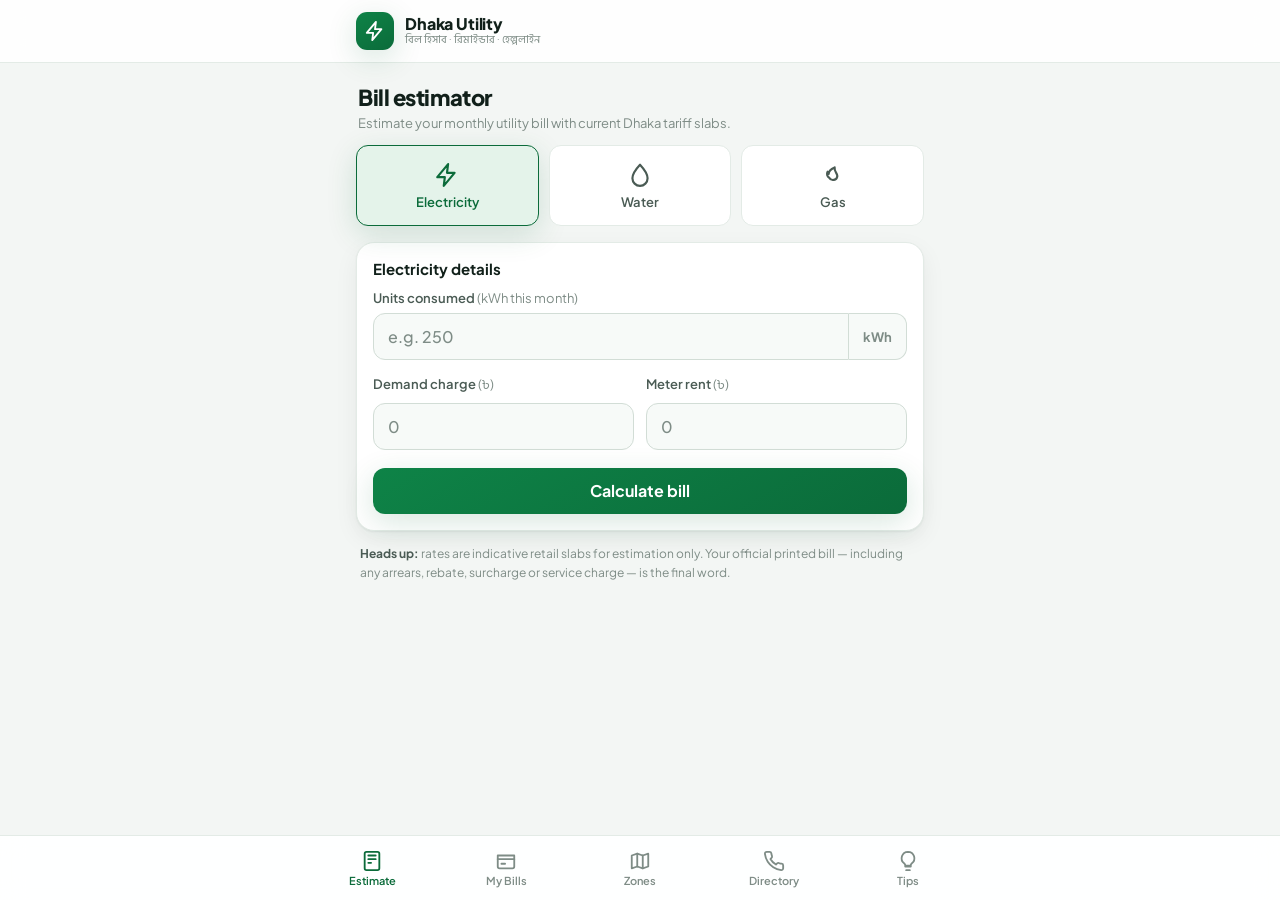
==== commit 9f16a338: "Add Service Zones — Voronoi nearest-office map New "Zones" tab with an interactive Voronoi diagram o" ====
--- a/index.html
+++ b/index.html
@@ -53,6 +53,10 @@
         <svg viewBox="0 0 24 24" width="22" height="22" fill="none" stroke="currentColor" stroke-width="2" stroke-linecap="round" stroke-linejoin="round"><path d="M3 6h18v12a2 2 0 0 1-2 2H5a2 2 0 0 1-2-2Z"/><path d="M3 10h18"/><path d="M7 15h4"/></svg>
         <span>My Bills</span>
       </button>
+      <button class="tab" data-view="zones" role="tab" type="button">
+        <svg viewBox="0 0 24 24" width="22" height="22" fill="none" stroke="currentColor" stroke-width="2" stroke-linecap="round" stroke-linejoin="round"><path d="M9 4 3 6v14l6-2 6 2 6-2V4l-6 2-6-2Z"/><path d="M9 4v14"/><path d="M15 6v14"/></svg>
+        <span>Zones</span>
+      </button>
       <button class="tab" data-view="directory" role="tab" type="button">
         <svg viewBox="0 0 24 24" width="22" height="22" fill="none" stroke="currentColor" stroke-width="2" stroke-linecap="round" stroke-linejoin="round"><path d="M22 16.9v3a2 2 0 0 1-2.2 2 19.8 19.8 0 0 1-8.6-3.1 19.5 19.5 0 0 1-6-6A19.8 19.8 0 0 1 2.1 4.2 2 2 0 0 1 4.1 2h3a2 2 0 0 1 2 1.7c.1 1 .4 1.9.7 2.8a2 2 0 0 1-.5 2.1L8.1 9.9a16 16 0 0 0 6 6l1.3-1.3a2 2 0 0 1 2.1-.4c.9.3 1.8.6 2.8.7a2 2 0 0 1 1.7 2Z"/></svg>
         <span>Directory</span>
--- a/style.css
+++ b/style.css
@@ -223,6 +223,39 @@
 .contact-main .c-desc { font-size: 12px; color: var(--ink-dim); }
 .contact-num { font-weight: 800; font-size: 15px; color: var(--green); font-variant-numeric: tabular-nums; white-space: nowrap; }
 
+/* ---------- Zones (Voronoi map) ---------- */
+.map-wrap { position: relative; padding: 10px; }
+.map-canvas {
+  display: block; width: 100%; height: auto; border-radius: var(--r-sm);
+  background: var(--surface-2); cursor: crosshair; touch-action: manipulation;
+}
+.map-hint { font-size: 12px; color: var(--ink-dim); text-align: center; margin: 10px 2px 0; }
+
+.nearest {
+  display: flex; align-items: center; gap: 13px; padding: 4px;
+}
+.nearest-ic { width: 44px; height: 44px; flex: none; border-radius: 12px; display: grid; place-items: center; color: #fff; }
+.nearest-ic svg { width: 22px; height: 22px; }
+.nearest-main { flex: 1; min-width: 0; }
+.nearest-main .n-label { font-size: 11px; font-weight: 600; letter-spacing: 0.04em; text-transform: uppercase; color: var(--ink-dim); }
+.nearest-main .n-name { font-weight: 800; font-size: 16px; }
+.nearest-main .n-area { font-size: 12px; color: var(--ink-dim); }
+.nearest-call {
+  flex: none; text-decoration: none; color: #fff; font: 700 13px 'Plus Jakarta Sans', sans-serif;
+  background: linear-gradient(150deg, var(--green-2), var(--green)); padding: 11px 16px; border-radius: 999px;
+  display: flex; align-items: center; gap: 6px; box-shadow: var(--shadow-lift);
+}
+@media (prefers-color-scheme: dark) { .nearest-call { color: #06120b; } }
+.nearest-call svg { width: 15px; height: 15px; }
+
+.legend { list-style: none; margin: 0; padding: 0; }
+.legend li { display: flex; align-items: center; gap: 10px; padding: 10px 4px; cursor: pointer; font-size: 14px; }
+.legend li + li { border-top: 1px solid var(--line); }
+.legend .swatch { width: 16px; height: 16px; border-radius: 5px; flex: none; border: 1px solid rgba(0,0,0,.12); }
+.legend .l-name { flex: 1; font-weight: 600; min-width: 0; }
+.legend .l-area { color: var(--ink-dim); font-size: 12px; font-weight: 500; }
+.legend li.is-sel { background: var(--green-soft); border-radius: 10px; }
+
 /* ---------- Tips ---------- */
 .tip { display: flex; gap: 12px; padding: 14px; }
 .tip + .tip { border-top: 1px solid var(--line); }
